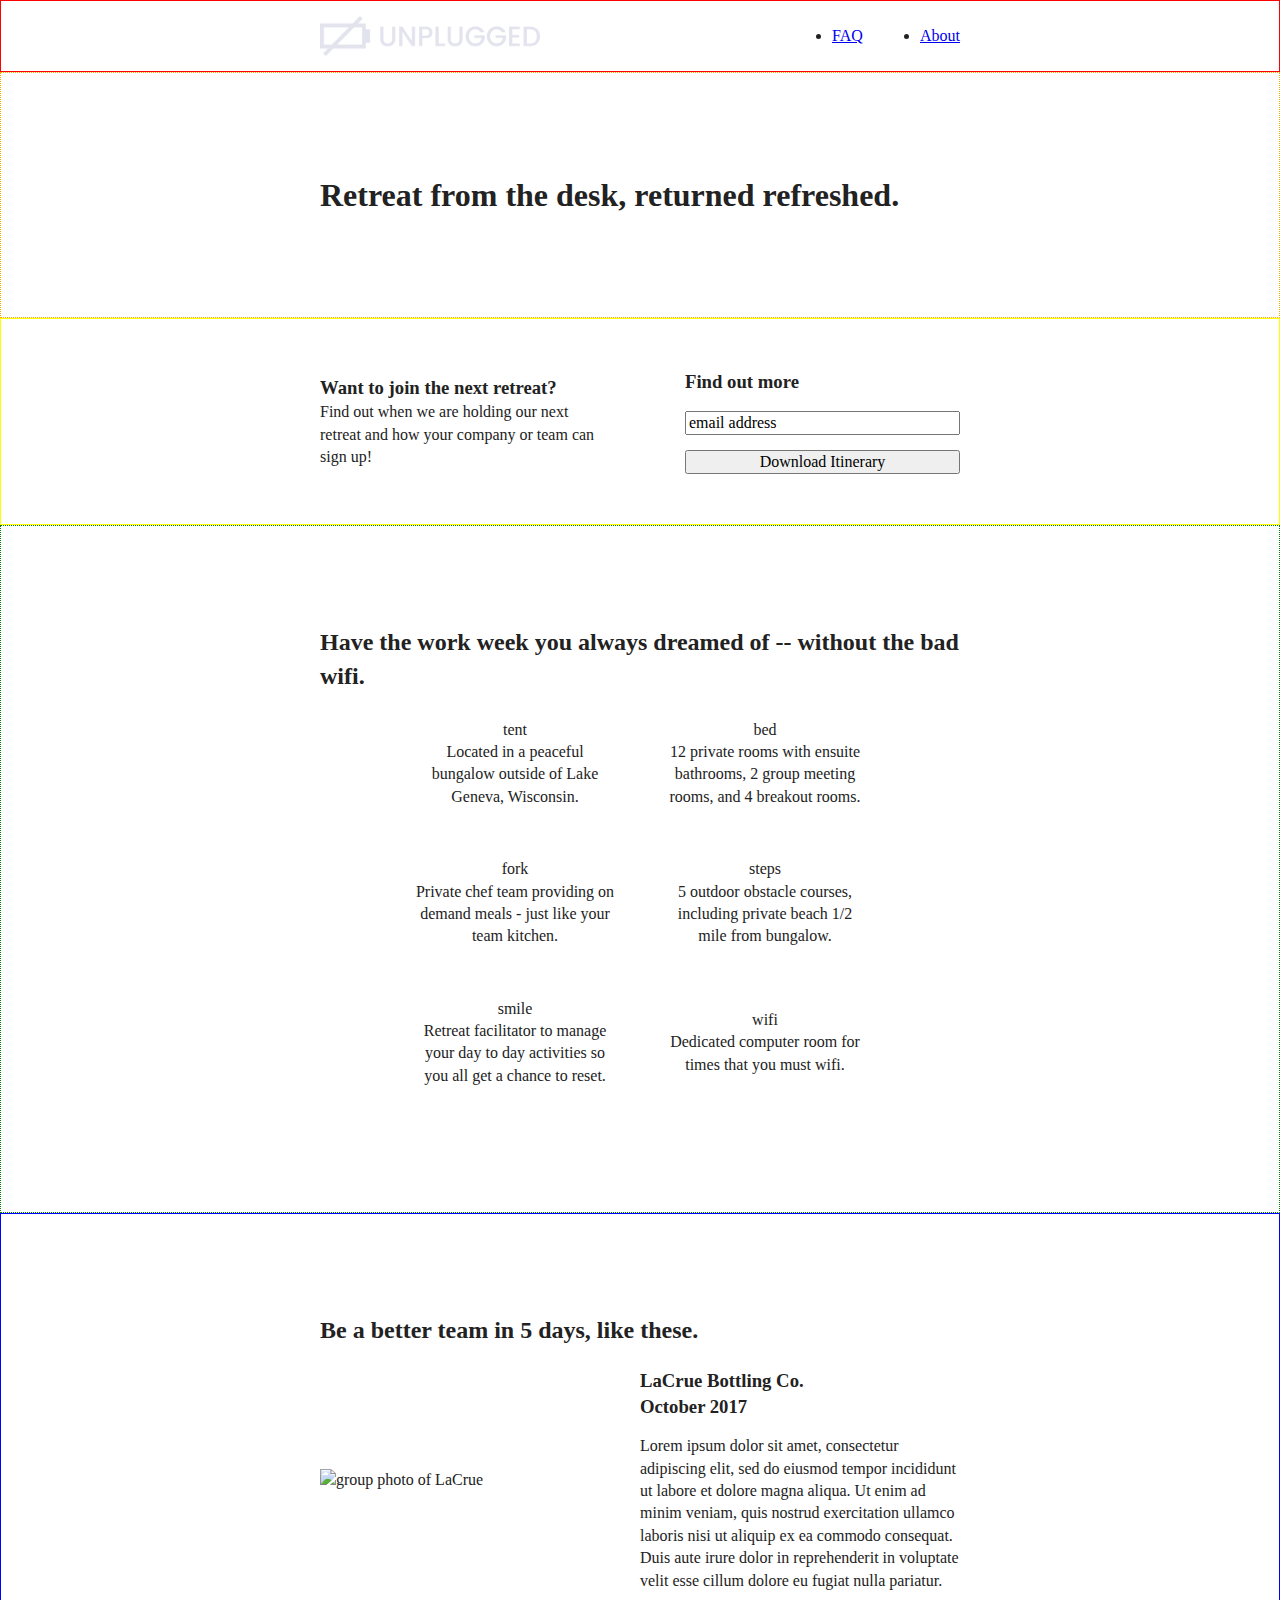
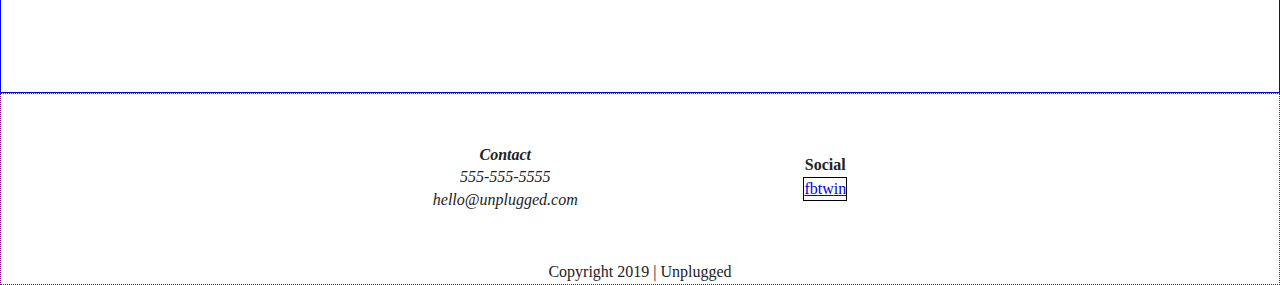
==== index.html @ 401edf25 "Added tablet styles for homepage" ====
<!doctype html>
<html class="no-js" lang="">

<head>
  <meta charset="utf-8">
  <title>Unplugged | Retreat from the desk, return refreshed.</title>
  <meta name="description" content="">
  <meta name="viewport" content="width=device-width, initial-scale=1">

  <meta property="og:title" content="">
  <meta property="og:type" content="">
  <meta property="og:url" content="">
  <meta property="og:image" content="">

  <link rel="manifest" href="site.webmanifest">
  <link rel="apple-touch-icon" href="icon.png">
  <!-- Place favicon.ico in the root directory -->

  <link rel="stylesheet" href="css/normalize.css">
  <link rel="stylesheet" href="css/main.css">

  <meta name="theme-color" content="#fafafa">
</head>

<body>

  <header>
    <div class="content-wrapper">
      <div class="logo-container">
        <a href="index.html">
          <img src="img/unpluggedlogo.png" alt="unplugged logo">
        </a>
      </div>
      <div class="header-divider"></div>
      <nav>
        <ul>
          <li><a href="faq/index.html">FAQ</a></li>
          <li><a href="about/index.html">About</a></li>
        </ul>
      </nav>
    </div>
  </header>

  <main>

    <section class="hero-area">
      <div class="content-wrapper">
        <h1>Retreat from the desk, returned refreshed.</h1>
      </div>
    </section>

    <aside>
      <!-- newsletter section -->
      <div class="content-wrapper">
        <div class="form-description">
          <h3>Want to join the next retreat?</h3>
          <p>Find out when we are holding our next retreat and how your company or team can sign up!</p>
        </div>
        <div class="form">
          <h3>Find out more</h3>
          <input type="text" name="name" value="email address">
          <input type="button" value="Download Itinerary">
        </div>
      </div> <!-- content-wrapper ends -->
    </aside>

    <section class="features">
      <div class="content-wrapper">
        <h2>Have the work week you always dreamed of -- without the bad wifi.</h2>
        <div class="features-items">
          <article>
            <p class="fontawesome-icon">tent</p>
            <p class="features-item-description">Located in a peaceful bungalow outside of Lake Geneva, Wisconsin.</p>
          </article>
          <article>
            <p class="fontawesome-icon">bed</p>
            <p class="features-item-description">12 private rooms with ensuite bathrooms, 2 group meeting rooms, and 4
              breakout rooms.</p>
          </article>
          <article>
            <p class="fontawesome-icon">fork</p>
            <p class="features-item-description">Private chef team providing on demand meals - just like your team
              kitchen.</p>
          </article>
          <article>
            <p class="fontawesome-icon">steps</p>
            <p class="features-item-description">5 outdoor obstacle courses, including private beach 1/2 mile from
              bungalow.</p>
          </article>
          <article>
            <p class="fontawesome-icon">smile</p>
            <p class="features-item-description">Retreat facilitator to manage your day to day activities so you all get
              a chance to reset.</p>
          </article>
          <article>
            <p class="fontawesome-icon">wifi</p>
            <p class="features-item-description">Dedicated computer room for times that you must wifi.</p>
          </article>
        </div> <!-- features-items end -->
      </div> <!-- content-wrapper ends -->
    </section>

    <section class="reviews">
      <div class="content-wrapper">
        <h2>Be a better team in 5 days, like these.</h2>
        <article>
          <div>
            <img src="" alt="group photo of LaCrue">
          </div>
          <div>
            <h3>LaCrue Bottling Co.<br>
              October 2017</h3>
            <p>Lorem ipsum dolor sit amet, consectetur adipiscing elit, sed do eiusmod tempor incididunt ut labore et
              dolore magna aliqua. Ut enim ad minim veniam, quis nostrud exercitation ullamco laboris nisi ut aliquip
              ex
              ea commodo consequat. Duis aute irure dolor in reprehenderit in voluptate velit esse cillum dolore eu
              fugiat nulla pariatur.</p>
          </div>
        </article>
      </div> <!-- content-wrapper ends -->
    </section>

  </main>

  <footer>
    <div class="content-wrapper">
      <div class="footer-content">
        <address class="contact">
          <h4>Contact</h4>
          <p>555-555-5555<br>
            hello@unplugged.com</p>
        </address>
        <div class="social">
          <h4>Social</h4>
          <div class="social-icons">
            <p><a href="https://www.facebook.com" target="_blank">fb</a></p>
            <p><a href="https://www.twitter.com" target="_blank">tw</a></p>
            <p><a href="https://www.instagram.com" target="_blank">in</a></p>
          </div>
        </div>
      </div> <!-- footer-content ends -->
      <div class="copyright">
        <!-- moved this div into the content-wrapper for better formatting -->
        <p>Copyright 2019 | Unplugged</p>
      </div>
    </div> <!-- content-wrapper ends -->
  </footer>


  <!-- boilerplate scripts below -->
  <script src="js/vendor/modernizr-3.11.2.min.js"></script>
  <script src="js/plugins.js"></script>
  <script src="js/main.js"></script>

  <!-- Google Analytics: change UA-XXXXX-Y to be your site's ID. -->
  <script>
    window.ga = function () { ga.q.push(arguments) }; ga.q = []; ga.l = +new Date;
    ga('create', 'UA-XXXXX-Y', 'auto'); ga('set', 'anonymizeIp', true); ga('set', 'transport', 'beacon'); ga('send', 'pageview')
  </script>
  <script src="https://www.google-analytics.com/analytics.js" async></script>
</body>

</html>
---- css/main.css ----
/*! HTML5 Boilerplate v8.0.0 | MIT License | https://html5boilerplate.com/ */

/* main.css 2.1.0 | MIT License | https://github.com/h5bp/main.css#readme */
/*
 * What follows is the result of much research on cross-browser styling.
 * Credit left inline and big thanks to Nicolas Gallagher, Jonathan Neal,
 * Kroc Camen, and the H5BP dev community and team.
 */

/* ==========================================================================
   Base styles: opinionated defaults
   ========================================================================== */

html {
  color: #222;
  font-size: 1em;
  line-height: 1.4;
}

/*
 * Remove text-shadow in selection highlight:
 * https://twitter.com/miketaylr/status/12228805301
 *
 * Vendor-prefixed and regular ::selection selectors cannot be combined:
 * https://stackoverflow.com/a/16982510/7133471
 *
 * Customize the background color to match your design.
 */

::-moz-selection {
  background: #b3d4fc;
  text-shadow: none;
}

::selection {
  background: #b3d4fc;
  text-shadow: none;
}

/*
 * A better looking default horizontal rule
 */

hr {
  display: block;
  height: 1px;
  border: 0;
  border-top: 1px solid #ccc;
  margin: 1em 0;
  padding: 0;
}

/*
 * Remove the gap between audio, canvas, iframes,
 * images, videos and the bottom of their containers:
 * https://github.com/h5bp/html5-boilerplate/issues/440
 */

audio,
canvas,
iframe,
img,
svg,
video {
  vertical-align: middle;
}

/*
 * Remove default fieldset styles.
 */

fieldset {
  border: 0;
  margin: 0;
  padding: 0;
}

/*
 * Allow only vertical resizing of textareas.
 */

textarea {
  resize: vertical;
}

/* ==========================================================================
   Author's custom styles
   ========================================================================== */

/* REMOVE AFTER STYLING, JUST FOR VISUAL GUIDANCE PURPOSES */
header {
  border: 1px solid red;
}

.hero-area {
  border: 1px dotted orange;
}

aside {
  border: 1px solid yellow;
}

.features {
  border: 1px dotted green;
}

.reviews {
  border: 1px solid blue;
}

footer {
  border: 1px dotted purple; 
}

/* ---------- Base General Styles ---------- */

.content-wrapper {
  width: 90%;
  margin: 0 20px;
  padding: 50px 0;
}

/* ---------- Base Typography Styles ---------- */

h1,
h2,
h3,
h4,
p {
  margin: 0;
  /* this overrides default margins */
}

/* ---------- Base Header - Footer Styles ---------- */

header,
footer {
  display: flex;
  justify-content: center;
  align-items: center;
  flex-flow: row wrap;
}

header .content-wrapper,
footer .content-wrapper {
  width: 60%;
  padding: 0; /* overrides 50px padding set by base content-wrapper */
}

  /* -------------- Header -------------- */
  .logo-container,
  nav ul {
    padding: 15px 0; /* sets top and bottom padding to 15px rather than default 50px */
  }

  header .logo-container {
    display: flex;
    justify-content: center;
    align-items: center;
  }
    .logo-container img {
      width: 220px;
    }

  /*  removing this for now until I have tablet and desktop set up, since they don't have divider.
    how to make this go across the entire page, rather than just matching 60% width?
  .header-divider {
    width: 100%;
    height: 1px;
    margin: 10px 0 20px 0;
    background-color: grey;
  } */

  nav ul {
    display: flex;
    justify-content: space-around;
    align-items: center;
    margin: 0; /* gets rid of automatic margin set for ul */
  }

  /* -------------- Footer --------------*/
  .contact,
  .social,
  .copyright {
    padding-top: 50px;
    text-align: center;
  }

  /* should I set width here? it messes with centering.
  .contact,
  .social {
    width: 50%; 
    } */

  .social-icons {
    display: flex;
    justify-content: space-around;
    align-items: center;
    border: 1px solid black;
  }

/* ---------- Base Homepage Styles ---------- */

  /* --------------- Base Hero --------------- */

  .hero-area {
    display: flex;
    justify-content: center;
    flex-flow: row wrap;
  }

  /* --------------- Base Newsletter --------------- */

  aside {
    display: flex;
    justify-content: center;
    align-items: center;
    flex-flow: row wrap;
  }

  aside .content-wrapper {
    padding: 0 0 50px 0; /* overrides 50px padding-top set by base content-wrapper */
  }

  .form-description,
  .form {
    padding-top: 25px; 
  }

  .form {
    display: flex;
    flex-flow: column;
  }

  .form input {
    margin-top: 15px;
  }

  /* --------------- Base Features --------------- */
  
  .features {
    display: flex;
    justify-content: center;
    align-items: center;
  }

  .features-items {
    display: flex;
    justify-content: center;
    align-items: center;
    flex-flow: column wrap;
  }
    .features-items article {
      text-align: center;
      width: 200px;
      padding: 25px;
    }

  /* --------------- Base Reviews --------------- */

  .reviews {
    display: flex;
    justify-content: center;
    flex-flow: row wrap;
  }

  .reviews h2 {
    padding-bottom: 30px;
  }

  .reviews h3 {
    padding: 20px 0;
  }

/* ---------- Base FAQ Styles ---------- */

.faq {
  display: flex;
  justify-content: center;
  align-items: center;
  flex-flow: row wrap;
}

.faq-content {
  padding-top: 50px;
}

.faq-content p {
  padding-top: 15px;
}

/* ---------- Base About Styles ---------- */

.mission {
  display: flex;
  justify-content: center;
  align-items: center;
  flex-flow: row wrap;
}

.mission-content p {
  padding-top: 20px;
}

/* .contact-section {
  display: flex;
  justify-content: center;
  align-items: center;
  flex-flow: row wrap;
}  leaving this from Skillcrush resolution code, but it messes up the left margin */

.contact-content h4 {
  padding-top: 20px;
}

.contact-content p {
  padding-top: 10px;
}



/* ==========================================================================
   Helper classes
   ========================================================================== */

/*
 * Hide visually and from screen readers
 */

.hidden,
[hidden] {
  display: none !important;
}

/*
 * Hide only visually, but have it available for screen readers:
 * https://snook.ca/archives/html_and_css/hiding-content-for-accessibility
 *
 * 1. For long content, line feeds are not interpreted as spaces and small width
 *    causes content to wrap 1 word per line:
 *    https://medium.com/@jessebeach/beware-smushed-off-screen-accessible-text-5952a4c2cbfe
 */

.sr-only {
  border: 0;
  clip: rect(0, 0, 0, 0);
  height: 1px;
  margin: -1px;
  overflow: hidden;
  padding: 0;
  position: absolute;
  white-space: nowrap;
  width: 1px;
  /* 1 */
}

/*
 * Extends the .sr-only class to allow the element
 * to be focusable when navigated to via the keyboard:
 * https://www.drupal.org/node/897638
 */

.sr-only.focusable:active,
.sr-only.focusable:focus {
  clip: auto;
  height: auto;
  margin: 0;
  overflow: visible;
  position: static;
  white-space: inherit;
  width: auto;
}

/*
 * Hide visually and from screen readers, but maintain layout
 */

.invisible {
  visibility: hidden;
}

/*
 * Clearfix: contain floats
 *
 * For modern browsers
 * 1. The space content is one way to avoid an Opera bug when the
 *    `contenteditable` attribute is included anywhere else in the document.
 *    Otherwise it causes space to appear at the top and bottom of elements
 *    that receive the `clearfix` class.
 * 2. The use of `table` rather than `block` is only necessary if using
 *    `:before` to contain the top-margins of child elements.
 */

.clearfix::before,
.clearfix::after {
  content: " ";
  display: table;
}

.clearfix::after {
  clear: both;
}

/* ==========================================================================
   EXAMPLE Media Queries for Responsive Design.
   These examples override the primary ('mobile first') styles.
   Modify as content requires.
   ========================================================================== */

   @media only screen and (min-width: 768px) {
    /*Tablet styles here*/

    .content-wrapper {
      max-width: 640px;
      margin: 0 60px;
      padding: 100px 0;
    }
    /* ----- Tablet Header & Footer ---- */
    
    header .content-wrapper,
    footer .content-wrapper {
      width: 100%;
    }

    header .content-wrapper {
      display: flex;
      justify-content: space-between;
      align-items: center;
    }

    header nav {
      width: 20%;
    }

    header nav ul {
      display: flex;
      justify-content: space-between;
    }

    .footer-content {
      display: flex;
      justify-content: space-around;
      align-items: center;
    }

    /* TODO fix social icons, why do they crowd together in tablet mode? */

    /* ---- Tablet Homepage ---- */

    /* ---------- Tablet Newsletter ---------- */

    aside .content-wrapper {
      display: flex;
      justify-content: space-between;
      align-items: center;
    }

    .form-description,
    .form {
      width: 50%;
      padding-top: 50px; /* don't need to set padding-bottom, it's inherited from content-wrapper */
    }

    .form-description {
      padding-right: 45px;
    }

    .form {
      padding-left: 45px;
    }
    
    /* ---------- Tablet Features ---------- */

    .features-items {
      display: flex;
      justify-content: center;
      flex-flow: row wrap;
    }

    /* TODO how can I get the wifi feature lined with rest of items? height is shorter */

    /* ---------- Tablet Reviews ---------- */

    .reviews h2 {
      padding-bottom:20px; 
    }

    .reviews article {
      display: flex;
      justify-content: space-between;
      align-items: center;
    }

    .reviews article div {
      width: 50%;
    }

    .reviews article img {
      padding-right: 10px;
      /* TODO check this- padding is not visible yet, but I hope will work once image is in place */
    }

    .reviews article h3 {
      padding: 0 0 15px 0; /* resets padding from base style */
    }
    

    } /* tablet media query ends */
     
    @media only screen and (min-width: 1200px) {
    /*Desktop styles here*/
    } /* desktop media query ends */

/* ==========================================================================
   Print styles.
   Inlined to avoid the additional HTTP request:
   https://www.phpied.com/delay-loading-your-print-css/
   ========================================================================== */

@media print {
  *,
  *::before,
  *::after {
    background: #fff !important;
    color: #000 !important;
    /* Black prints faster */
    box-shadow: none !important;
    text-shadow: none !important;
  }

  a,
  a:visited {
    text-decoration: underline;
  }

  a[href]::after {
    content: " (" attr(href) ")";
  }

  abbr[title]::after {
    content: " (" attr(title) ")";
  }

  /*
   * Don't show links that are fragment identifiers,
   * or use the `javascript:` pseudo protocol
   */
  a[href^="#"]::after,
  a[href^="javascript:"]::after {
    content: "";
  }

  pre {
    white-space: pre-wrap !important;
  }

  pre,
  blockquote {
    border: 1px solid #999;
    page-break-inside: avoid;
  }

  /*
   * Printing Tables:
   * https://web.archive.org/web/20180815150934/http://css-discuss.incutio.com/wiki/Printing_Tables
   */
  thead {
    display: table-header-group;
  }

  tr,
  img {
    page-break-inside: avoid;
  }

  p,
  h2,
  h3 {
    orphans: 3;
    widows: 3;
  }

  h2,
  h3 {
    page-break-after: avoid;
  }
}
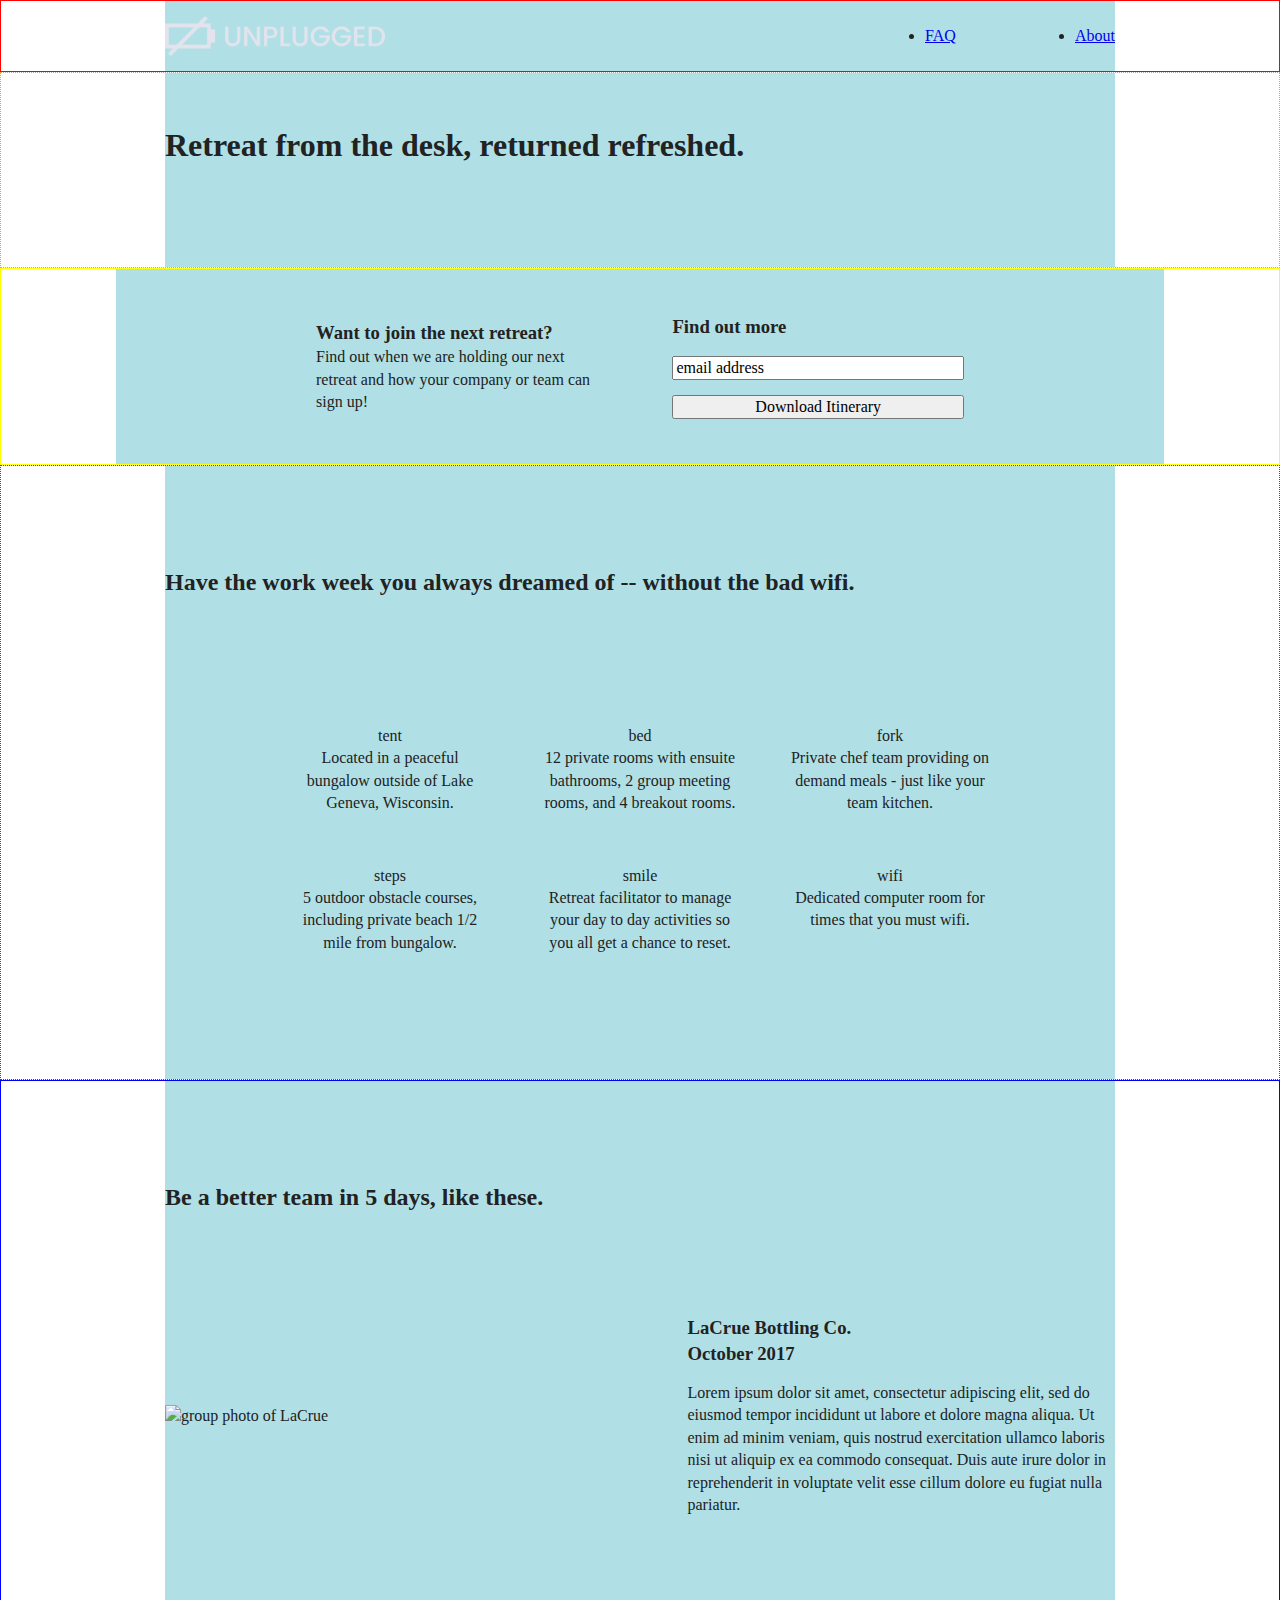
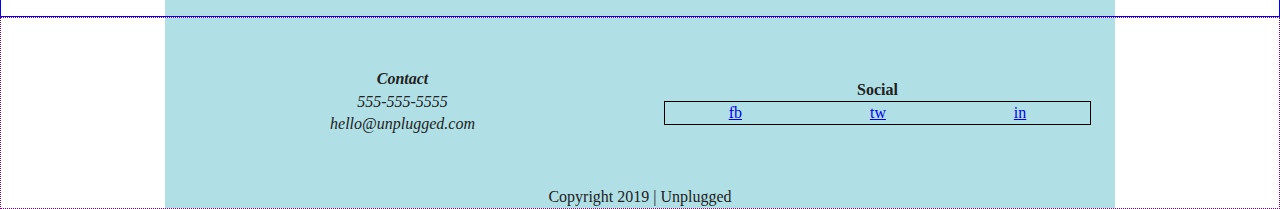
==== commit ce06f057: "Added desktop styles for Homepage" ====
--- a/index.html
+++ b/index.html
@@ -64,7 +64,7 @@
       </div> <!-- content-wrapper ends -->
     </aside>
 
-    <section class="features">
+    <section class="features-section">
       <div class="content-wrapper">
         <h2>Have the work week you always dreamed of -- without the bad wifi.</h2>
         <div class="features-items">
@@ -100,7 +100,7 @@
       </div> <!-- content-wrapper ends -->
     </section>
 
-    <section class="reviews">
+    <section class="reviews-section">
       <div class="content-wrapper">
         <h2>Be a better team in 5 days, like these.</h2>
         <article>
--- a/css/main.css
+++ b/css/main.css
@@ -100,11 +100,11 @@
   border: 1px solid yellow;
 }
 
-.features {
+.features-section {
   border: 1px dotted green;
 }
 
-.reviews {
+.reviews-section {
   border: 1px solid blue;
 }
 
@@ -214,11 +214,16 @@
   aside {
     display: flex;
     justify-content: center;
-    align-items: center;
+    align-items: flex-start;
     flex-flow: row wrap;
   }
 
   aside .content-wrapper {
+    isplay: flex;
+    justify-content: center;
+    align-items: flex-start;
+    flex-flow: row wrap;
+    /* TODO fix alignment, the headers for each section aren't lining up*/
     padding: 0 0 50px 0; /* overrides 50px padding-top set by base content-wrapper */
   }
 
@@ -238,7 +243,7 @@
 
   /* --------------- Base Features --------------- */
   
-  .features {
+  .features-section {
     display: flex;
     justify-content: center;
     align-items: center;
@@ -258,40 +263,41 @@
 
   /* --------------- Base Reviews --------------- */
 
-  .reviews {
+  .reviews-section {
     display: flex;
     justify-content: center;
     flex-flow: row wrap;
   }
 
-  .reviews h2 {
+  .reviews-section h2 {
     padding-bottom: 30px;
   }
 
-  .reviews h3 {
+  .reviews-section h3 {
     padding: 20px 0;
   }
 
 /* ---------- Base FAQ Styles ---------- */
 
-.faq {
+.faq-section {
   display: flex;
   justify-content: center;
   align-items: center;
   flex-flow: row wrap;
 }
 
-.faq-content {
+.faq-item {
   padding-top: 50px;
 }
 
-.faq-content p {
+.faq-item p {
   padding-top: 15px;
 }
 
 /* ---------- Base About Styles ---------- */
 
-.mission {
+.mission-section,
+.contact-section {
   display: flex;
   justify-content: center;
   align-items: center;
@@ -301,13 +307,6 @@
 .mission-content p {
   padding-top: 20px;
 }
-
-/* .contact-section {
-  display: flex;
-  justify-content: center;
-  align-items: center;
-  flex-flow: row wrap;
-}  leaving this from Skillcrush resolution code, but it messes up the left margin */
 
 .contact-content h4 {
   padding-top: 20px;
@@ -415,6 +414,7 @@
       margin: 0 60px;
       padding: 100px 0;
     }
+
     /* ----- Tablet Header & Footer ---- */
     
     header .content-wrapper,
@@ -443,7 +443,11 @@
       align-items: center;
     }
 
-    /* TODO fix social icons, why do they crowd together in tablet mode? */
+    .contact,
+    .social {
+      width: 45%; /* setting this enables the social icons to spread out evenly, 
+      otherwise will crowd together in tablet mode */
+    }
 
     /* ---- Tablet Homepage ---- */
 
@@ -453,20 +457,13 @@
       display: flex;
       justify-content: space-between;
       align-items: center;
+      padding-top: 45px;
     }
 
     .form-description,
     .form {
-      width: 50%;
-      padding-top: 50px; /* don't need to set padding-bottom, it's inherited from content-wrapper */
-    }
-
-    .form-description {
-      padding-right: 45px;
-    }
-
-    .form {
-      padding-left: 45px;
+      width: 45%;
+      padding-top: 0px;  /* resets padding set for mobile */
     }
     
     /* ---------- Tablet Features ---------- */
@@ -474,41 +471,94 @@
     .features-items {
       display: flex;
       justify-content: center;
+      align-items: flex-start;
       flex-flow: row wrap;
     }
 
-    /* TODO how can I get the wifi feature lined with rest of items? height is shorter */
-
     /* ---------- Tablet Reviews ---------- */
 
-    .reviews h2 {
+    .reviews-section h2 {
       padding-bottom:20px; 
     }
 
-    .reviews article {
+    .reviews-section article {
       display: flex;
       justify-content: space-between;
       align-items: center;
     }
 
-    .reviews article div {
-      width: 50%;
-    }
-
-    .reviews article img {
+    .reviews-section article div {
+      width: 45%;
+    }
+
+    .reviews-section article img {
       padding-right: 10px;
       /* TODO check this- padding is not visible yet, but I hope will work once image is in place */
     }
 
-    .reviews article h3 {
+    .reviews-section article h3 {
       padding: 0 0 15px 0; /* resets padding from base style */
     }
+
+    /* ---------- Tablet FAQ Page ---------- */
+
+    .faq-content {
+      display: flex;
+      justify-content: space-between;
+      align-items: center;
+      flex-flow: row wrap;
+    }
+
+    .faq-item {
+      width: 45%;
+    }
     
+    /* ---------- Tablet About Page ---------- */
+
+    .mission-content,
+    .contact-content {
+      display: flex;
+      justify-content: space-between;
+      flex-flow: row wrap;
+    }
+
+    .mission-content p,
+    .contact-content div {
+      width: 45%;
+    }
+
+    .contact-content {
+      padding-top: 50px;
+    }
 
     } /* tablet media query ends */
      
     @media only screen and (min-width: 1200px) {
     /*Desktop styles here*/
+    .content-wrapper {
+      max-width: 950px;
+      margin: 0 115px;
+      padding: 100px 0;
+      background-color: powderblue;
+    }
+
+    /* ---- Desktop Homepage ---- */
+
+    .hero-area .content-wrapper {
+      padding-top: 50px;
+    }
+
+    aside .content-wrapper {
+      padding: 45px 200px;
+    }
+
+    .features-section h2,
+    .reviews-section h2 {
+      padding-bottom: 100px;
+    }
+
+
+
     } /* desktop media query ends */
 
 /* ==========================================================================
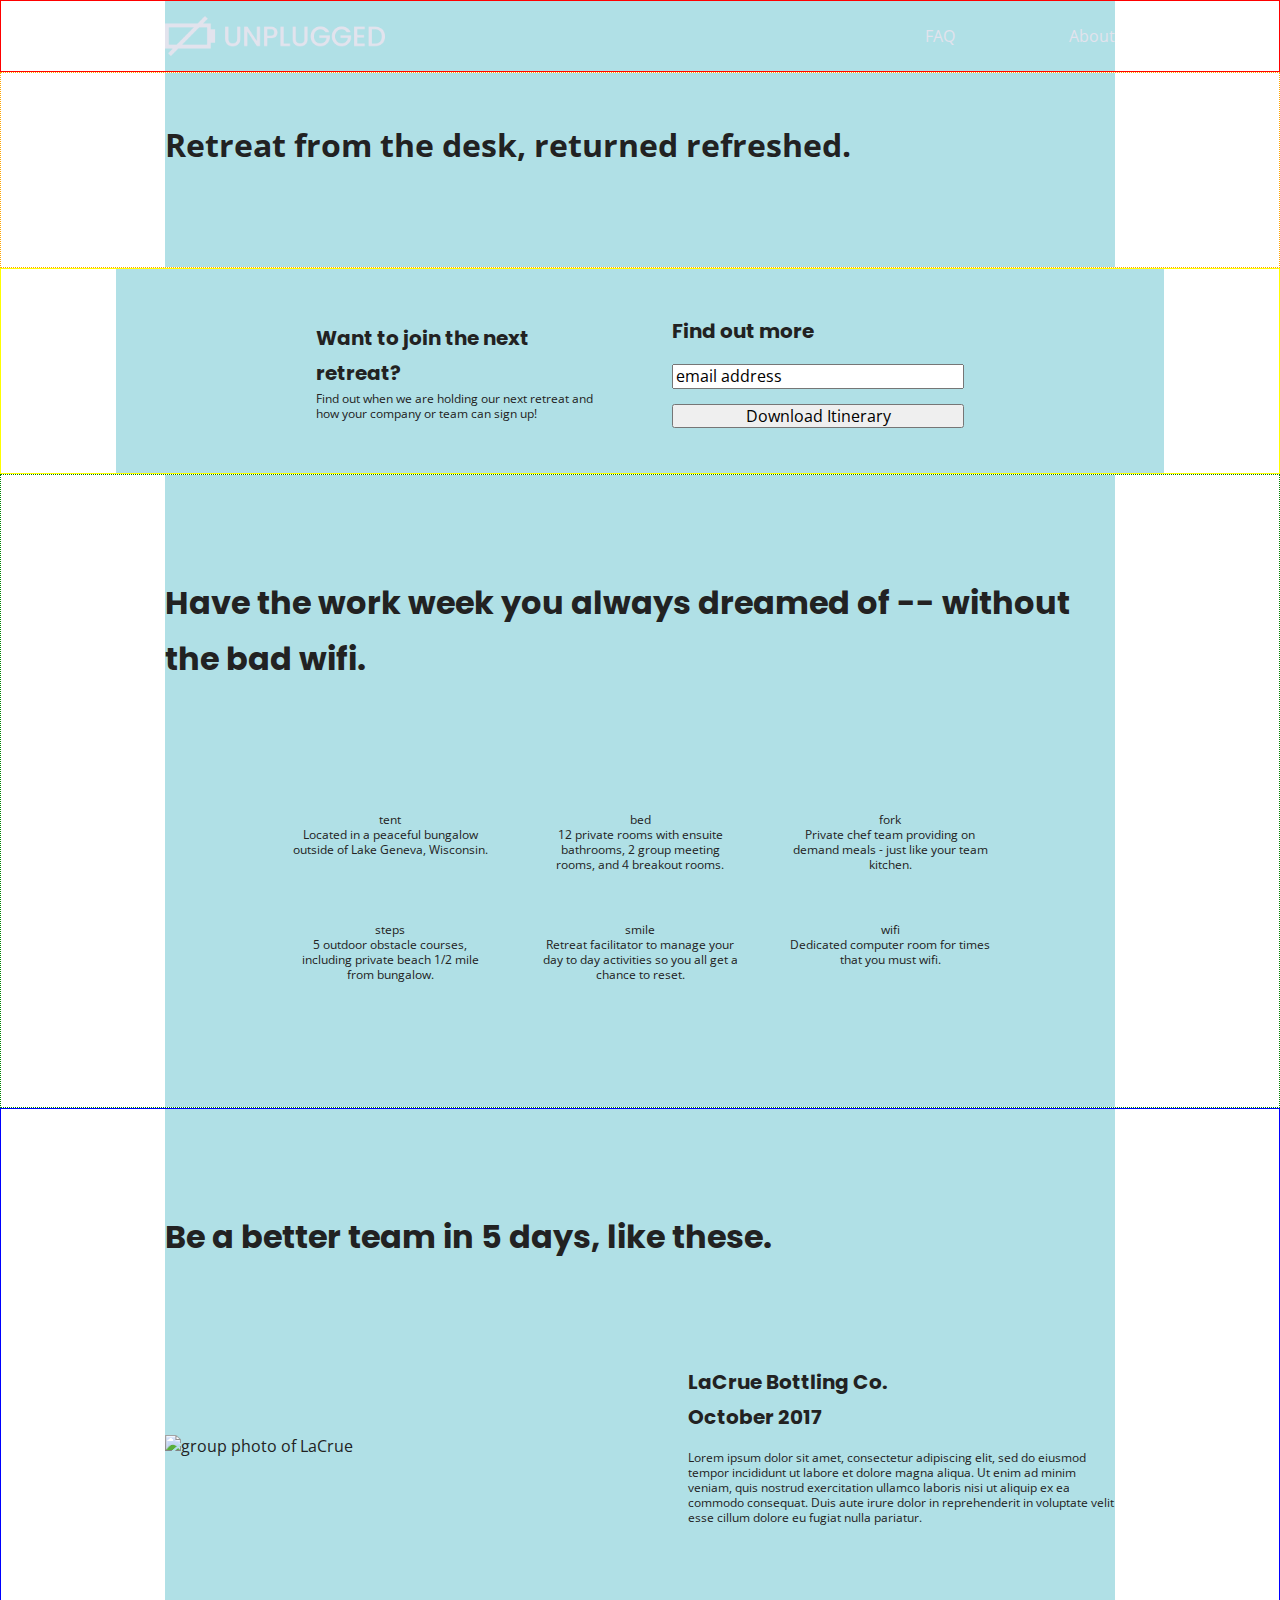
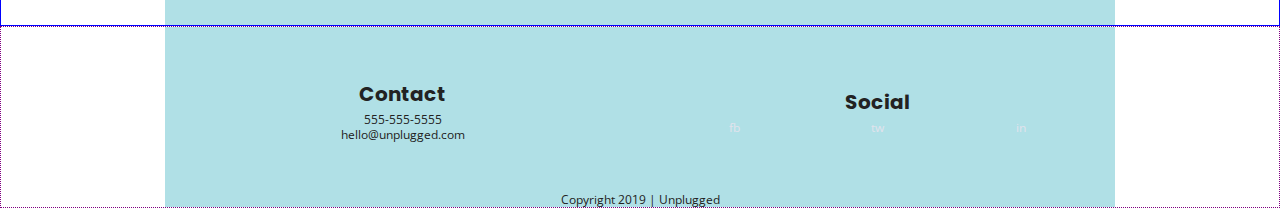
==== commit 437e2392: "Added typography styles to all pages" ====
--- a/index.html
+++ b/index.html
@@ -18,6 +18,8 @@
 
   <link rel="stylesheet" href="css/normalize.css">
   <link rel="stylesheet" href="css/main.css">
+
+  <link href="https://fonts.googleapis.com/css?family=Open+Sans:400,700|Poppins:500,700" rel="stylesheet">
 
   <meta name="theme-color" content="#fafafa">
 </head>
--- a/css/main.css
+++ b/css/main.css
@@ -112,15 +112,47 @@
   border: 1px dotted purple; 
 }
 
-/* ---------- Base General Styles ---------- */
-
-.content-wrapper {
-  width: 90%;
-  margin: 0 20px;
-  padding: 50px 0;
-}
-
-/* ---------- Base Typography Styles ---------- */
+/* ---------- Global Styles ---------- */
+
+html {
+  font-size: 16px;
+}
+
+body {
+ font-family: 'Open Sans', sans-serif;
+ font-size: 1em;
+}
+
+h2 {
+  font-family: 'Poppins', sans-serif;
+  font-size: 2em;
+  line-height: 1.75em;
+}
+
+h3,
+h4 {
+  font-family: 'Poppins', sans-serif;
+  font-size: 1.25em;
+  line-height: 1.75em;
+}
+
+p {
+  font-size: .75em;
+  line-height: 1.25em;
+}
+
+a {
+     color: #e2e3ed;
+     text-decoration: none;
+}
+
+li {
+  list-style-type: none;
+}
+
+address {
+  font-style: normal;
+}
 
 h1,
 h2,
@@ -129,6 +161,12 @@
 p {
   margin: 0;
   /* this overrides default margins */
+}
+
+.content-wrapper {
+  width: 90%;
+  margin: 0 20px;
+  padding: 50px 0;
 }
 
 /* ---------- Base Header - Footer Styles ---------- */
@@ -196,7 +234,6 @@
     display: flex;
     justify-content: space-around;
     align-items: center;
-    border: 1px solid black;
   }
 
 /* ---------- Base Homepage Styles ---------- */
@@ -557,6 +594,12 @@
       padding-bottom: 100px;
     }
 
+    /* ---- Desktop FAQ Page ---- */
+
+    /* ---- Desktop About Page ---- */
+    .contact-content {
+      padding-top: 30px;
+    }
 
 
     } /* desktop media query ends */
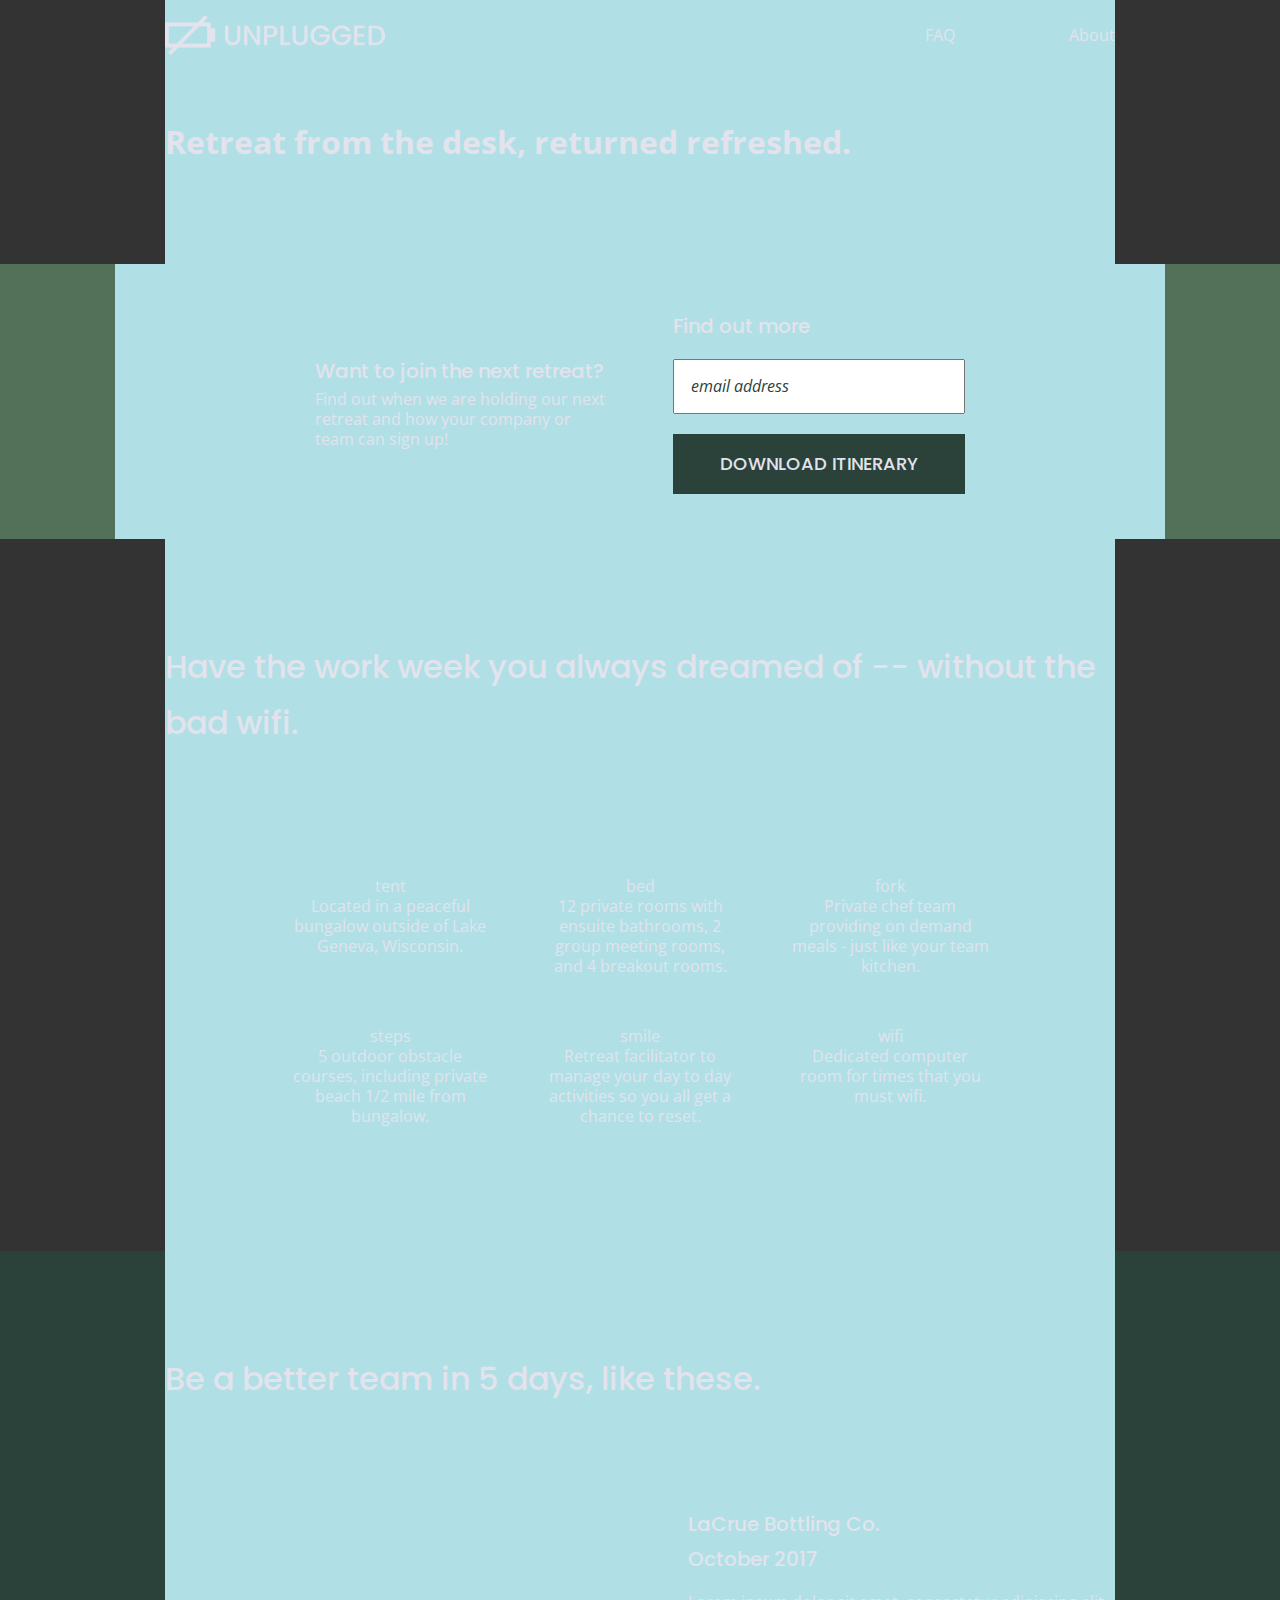
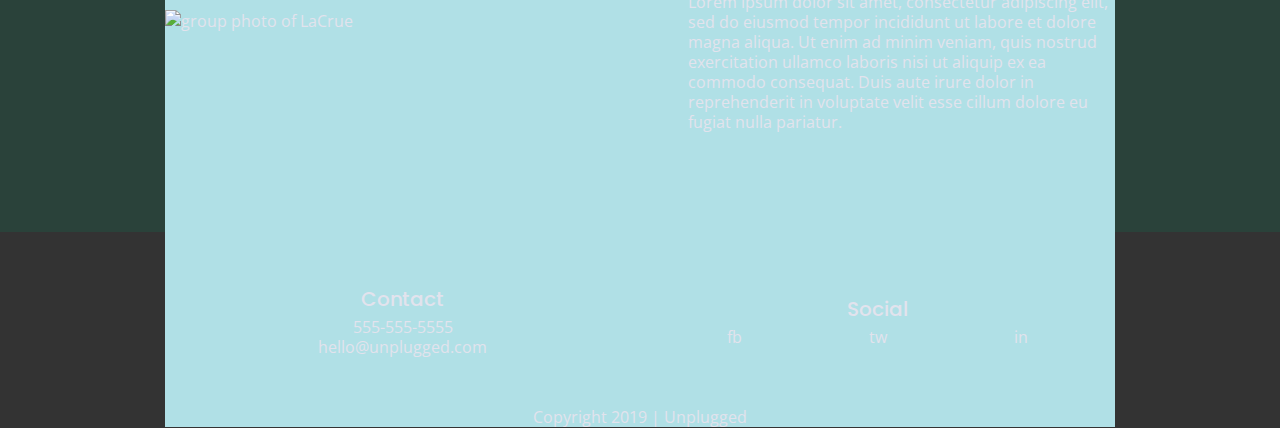
==== commit 3abed621: "Added color and more text styling" ====
--- a/index.html
+++ b/index.html
@@ -51,7 +51,7 @@
       </div>
     </section>
 
-    <aside>
+    <aside class="light-green">
       <!-- newsletter section -->
       <div class="content-wrapper">
         <div class="form-description">
@@ -102,7 +102,7 @@
       </div> <!-- content-wrapper ends -->
     </section>
 
-    <section class="reviews-section">
+    <section class="reviews-section dark-green">
       <div class="content-wrapper">
         <h2>Be a better team in 5 days, like these.</h2>
         <article>
--- a/css/main.css
+++ b/css/main.css
@@ -87,31 +87,6 @@
    Author's custom styles
    ========================================================================== */
 
-/* REMOVE AFTER STYLING, JUST FOR VISUAL GUIDANCE PURPOSES */
-header {
-  border: 1px solid red;
-}
-
-.hero-area {
-  border: 1px dotted orange;
-}
-
-aside {
-  border: 1px solid yellow;
-}
-
-.features-section {
-  border: 1px dotted green;
-}
-
-.reviews-section {
-  border: 1px solid blue;
-}
-
-footer {
-  border: 1px dotted purple; 
-}
-
 /* ---------- Global Styles ---------- */
 
 html {
@@ -121,12 +96,15 @@
 body {
  font-family: 'Open Sans', sans-serif;
  font-size: 1em;
+ background-color: #333333;
+ color: #e2e3ed;
 }
 
 h2 {
   font-family: 'Poppins', sans-serif;
   font-size: 2em;
   line-height: 1.75em;
+  font-weight: 500;
 }
 
 h3,
@@ -134,11 +112,13 @@
   font-family: 'Poppins', sans-serif;
   font-size: 1.25em;
   line-height: 1.75em;
+  font-weight: 500;
 }
 
 p {
-  font-size: .75em;
+  font-size: 1em;
   line-height: 1.25em;
+  font-weight: 400;
 }
 
 a {
@@ -167,6 +147,14 @@
   width: 90%;
   margin: 0 20px;
   padding: 50px 0;
+}
+
+.light-green {
+  background-color: #527158;
+}
+
+.dark-green {
+  background-color: #2A423A;
 }
 
 /* ---------- Base Header - Footer Styles ---------- */
@@ -276,6 +264,28 @@
 
   .form input {
     margin-top: 15px;
+  }
+
+  input[type=text] {
+    box-sizing: border-box;
+    width: 100%;
+    color: #2a423a;
+    font-style: italic;
+    padding: 1em;
+  }
+   
+  input[type=button] {
+    width: 100%;
+    padding: 20px 0;
+    margin-top: 20px;
+    background-color: #2a423a;
+    font-family: 'Poppins', Helvetica, Arial, sans-serif;
+    font-weight: 500;
+    font-size: 1.125em;
+    color: #e2e3ed;
+    border: none;
+    text-align: center;
+    text-transform: uppercase;
   }
 
   /* --------------- Base Features --------------- */
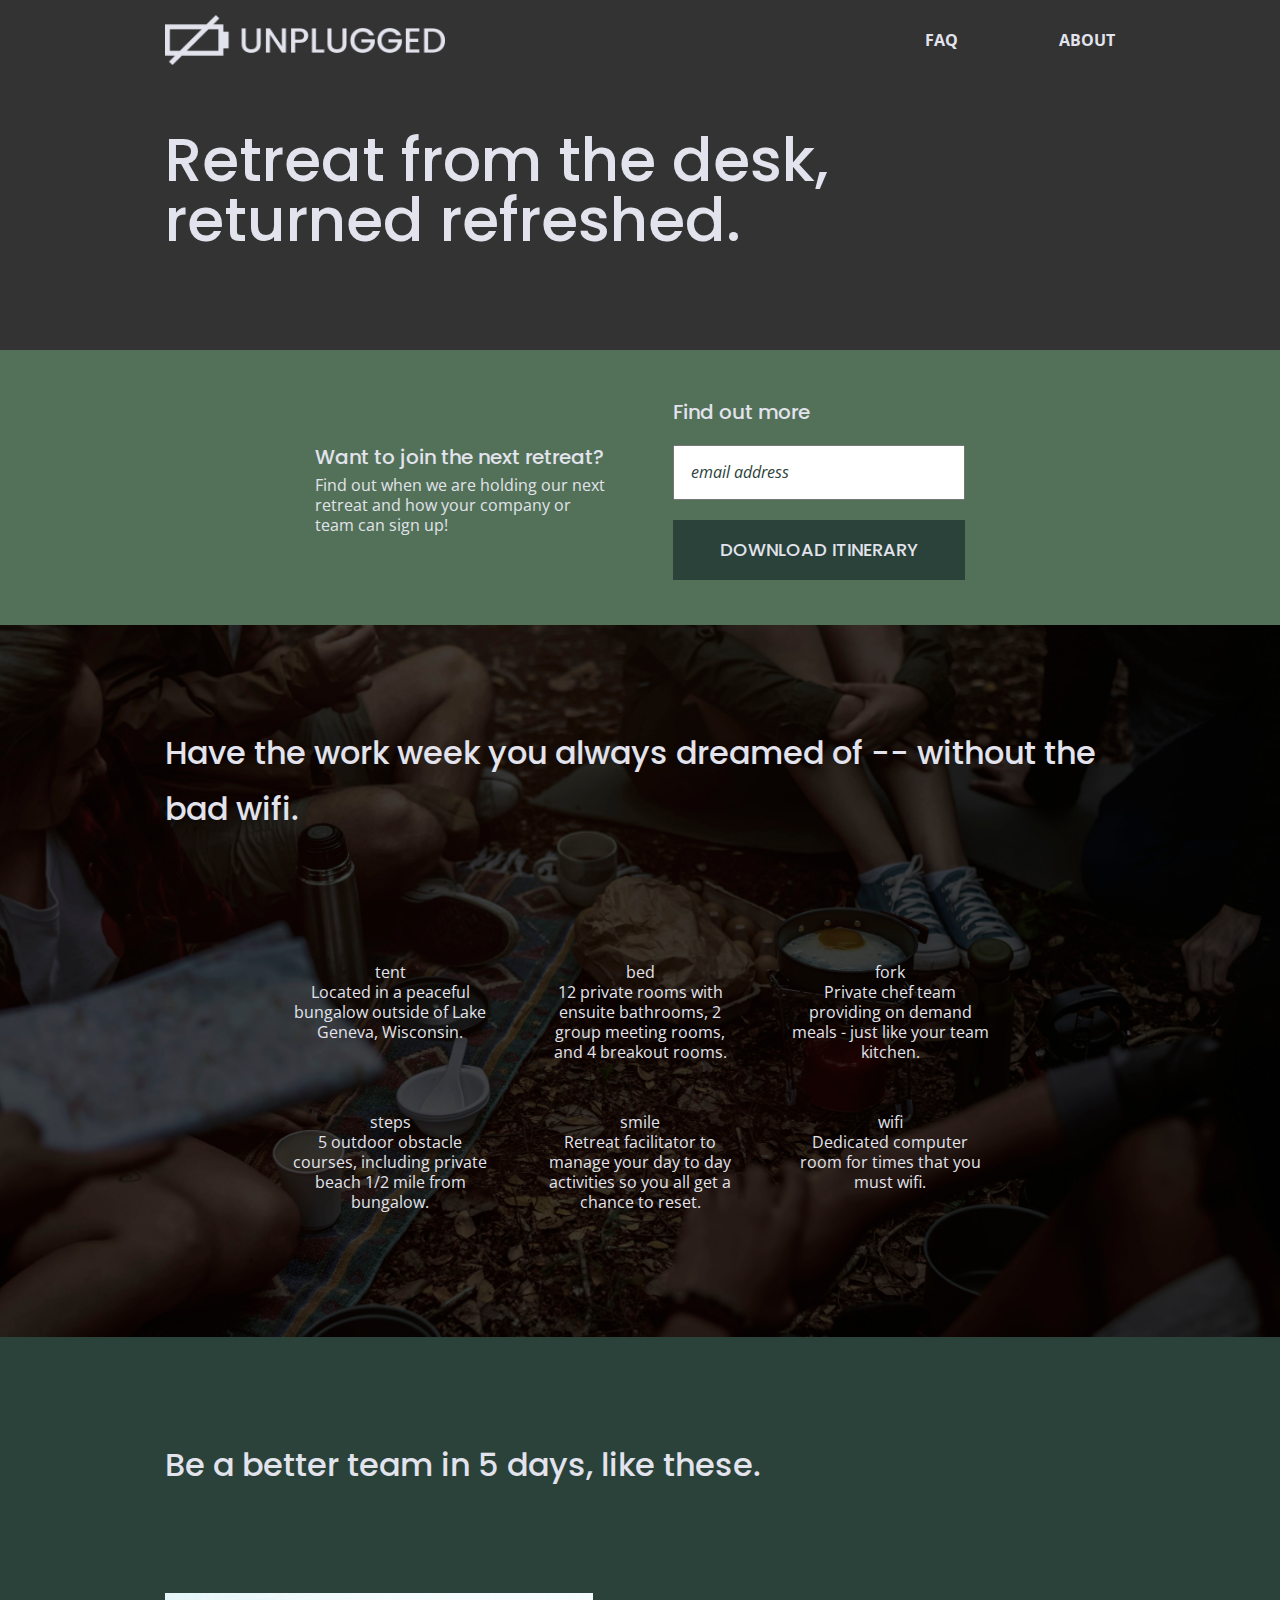
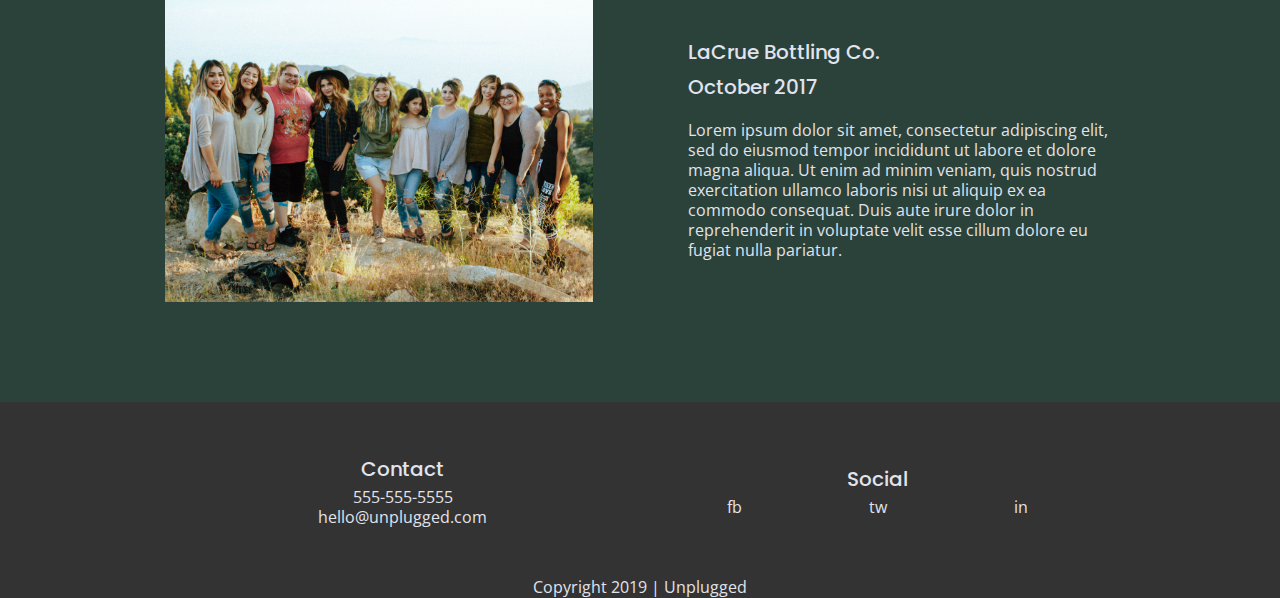
==== commit 2085f3af: "Added image and styling in Reviews section" ====
--- a/index.html
+++ b/index.html
@@ -107,7 +107,9 @@
         <h2>Be a better team in 5 days, like these.</h2>
         <article>
           <div>
-            <img src="" alt="group photo of LaCrue">
+            <figure>
+              <img src="img/omar-lopez-296944-unsplash.jpg" alt="group photo of LaCrue">
+            </figure>
           </div>
           <div>
             <h3>LaCrue Bottling Co.<br>
--- a/css/main.css
+++ b/css/main.css
@@ -100,6 +100,16 @@
  color: #e2e3ed;
 }
 
+h1,
+h2,
+h3,
+h4,
+p,
+figure {
+  margin: 0;
+  /* this overrides default margins */
+}
+
 h2 {
   font-family: 'Poppins', sans-serif;
   font-size: 2em;
@@ -134,13 +144,8 @@
   font-style: normal;
 }
 
-h1,
-h2,
-h3,
-h4,
-p {
-  margin: 0;
-  /* this overrides default margins */
+img {
+  width: 100%;
 }
 
 .content-wrapper {
@@ -202,6 +207,8 @@
     justify-content: space-around;
     align-items: center;
     margin: 0; /* gets rid of automatic margin set for ul */
+    text-transform: uppercase;
+    font-weight: 700;
   }
 
   /* -------------- Footer --------------*/
@@ -232,6 +239,15 @@
     display: flex;
     justify-content: center;
     flex-flow: row wrap;
+    background: url("../img/jake-melara-30679-unsplash.jpg") center no-repeat #333333;
+    background-size: cover;
+  }
+
+  .hero-area h1 {
+    font-size: 2.25em;
+    font-family: 'Poppins', Helvetica, Arial, sans-serif;
+    font-weight: 500;
+    line-height: 1.2;
   }
 
   /* --------------- Base Newsletter --------------- */
@@ -294,6 +310,8 @@
     display: flex;
     justify-content: center;
     align-items: center;
+    background: url("../img/rawpixel-800820-unsplash1.jpg") center no-repeat #333333;
+    background-size: cover;
   }
 
   .features-items {
@@ -313,8 +331,11 @@
   .reviews-section {
     display: flex;
     justify-content: center;
+    align-items: flex-start;
     flex-flow: row wrap;
   }
+
+  /* TODO how can I get text to line up with top of image? */
 
   .reviews-section h2 {
     padding-bottom: 30px;
@@ -498,6 +519,12 @@
 
     /* ---- Tablet Homepage ---- */
 
+    /* ---------- Tablet Hero ------------*/
+    .hero-area h1 {
+      font-size: 3em;
+      line-height: 1;
+    }
+
     /* ---------- Tablet Newsletter ---------- */
 
     aside .content-wrapper {
@@ -539,7 +566,7 @@
     }
 
     .reviews-section article img {
-      padding-right: 10px;
+      
       /* TODO check this- padding is not visible yet, but I hope will work once image is in place */
     }
 
@@ -586,13 +613,21 @@
       max-width: 950px;
       margin: 0 115px;
       padding: 100px 0;
-      background-color: powderblue;
+    }
+
+    .logo-container img {
+      width: 280px;
     }
 
     /* ---- Desktop Homepage ---- */
 
     .hero-area .content-wrapper {
       padding-top: 50px;
+    }
+
+    .hero-area h1 {
+      font-size: 3.75em;
+      width: 75%;
     }
 
     aside .content-wrapper {
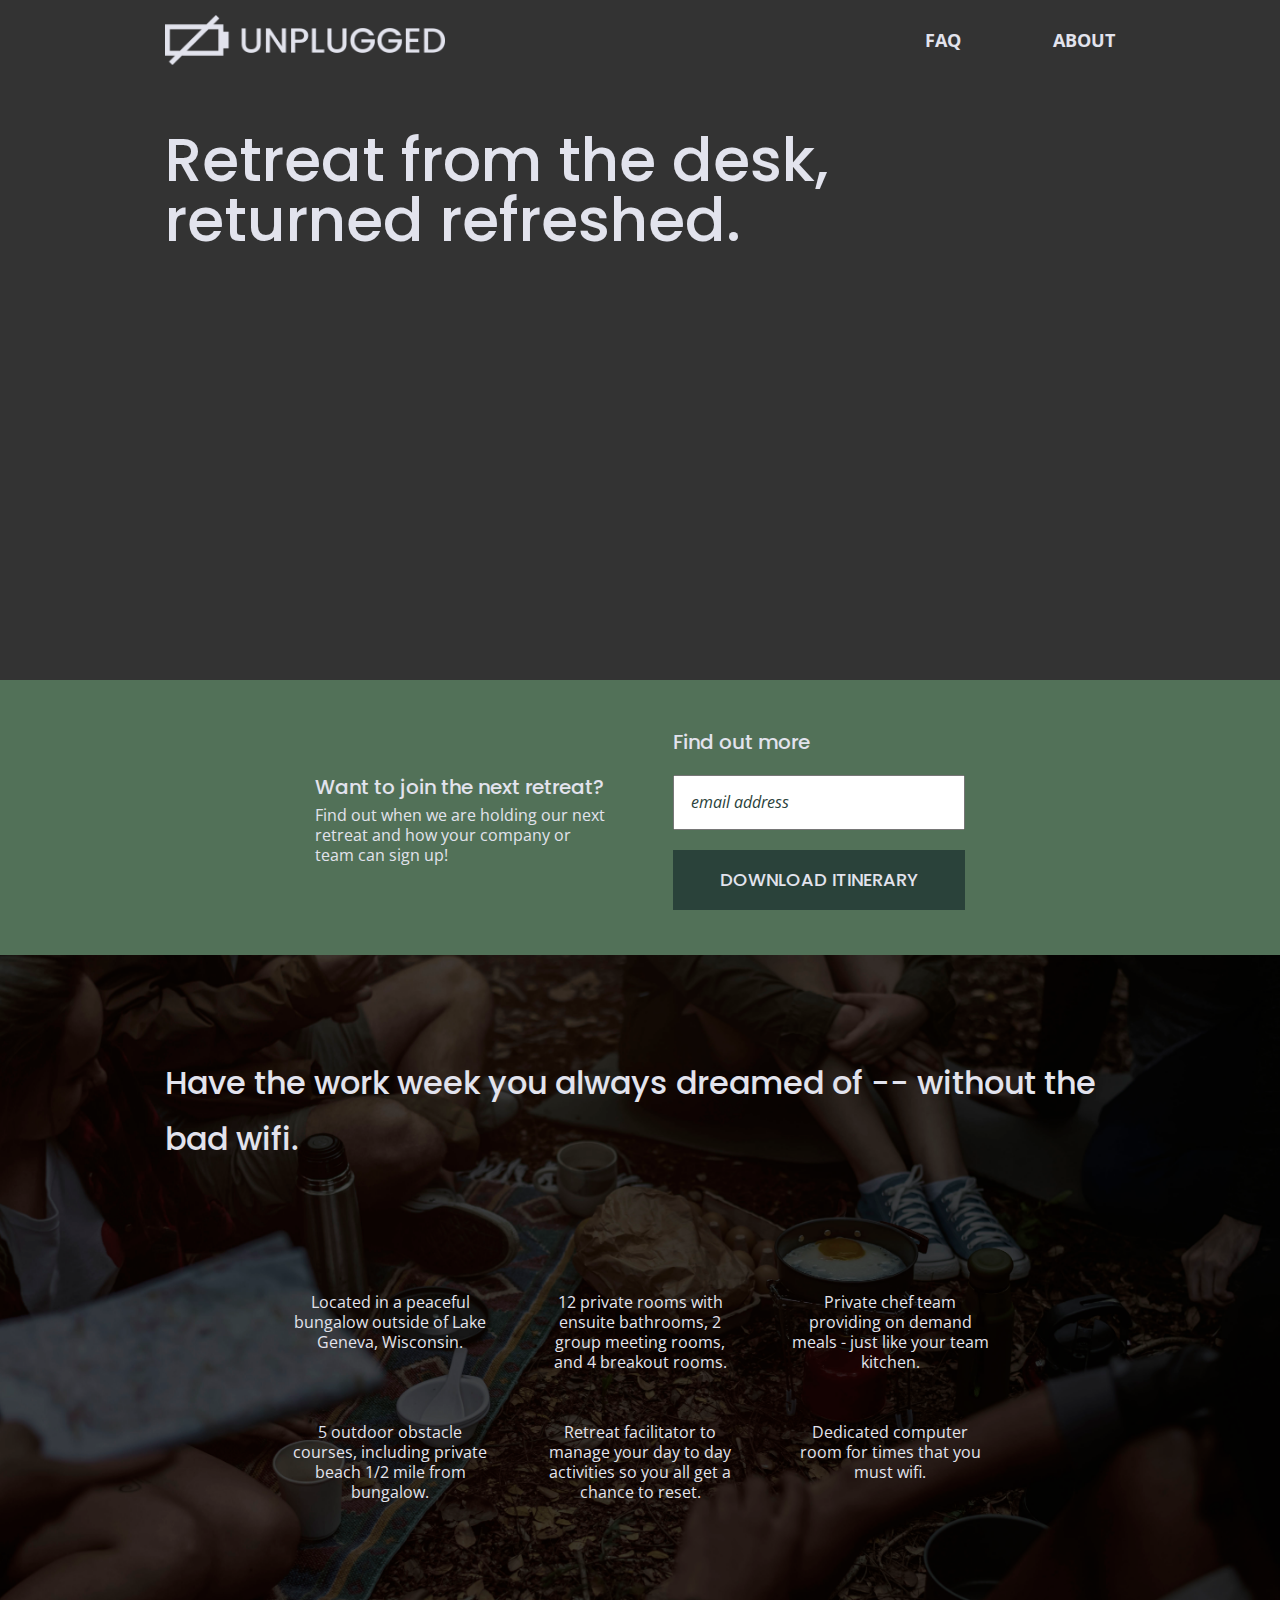
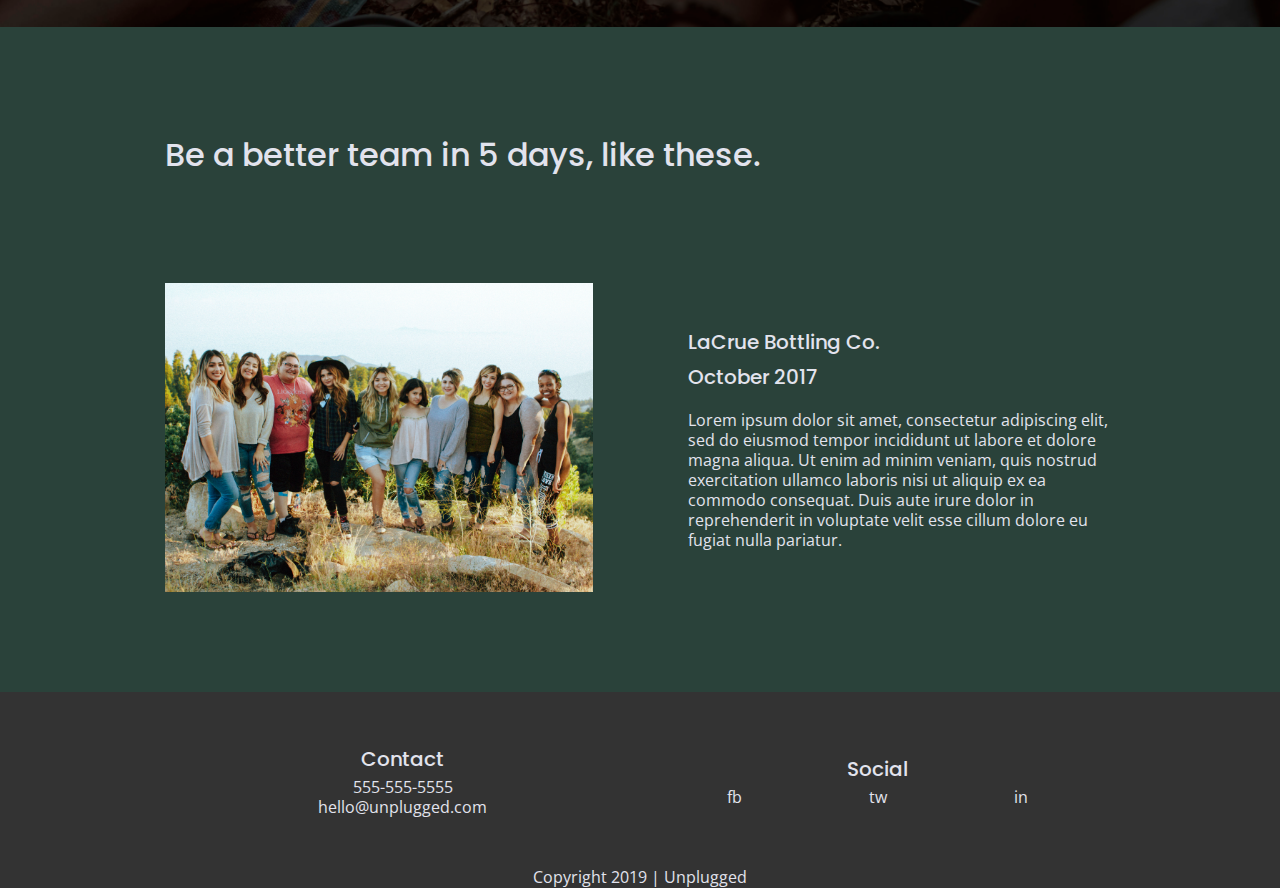
==== commit 26ac52ca: "Added Font Awesome icons" ====
--- a/index.html
+++ b/index.html
@@ -20,6 +20,9 @@
   <link rel="stylesheet" href="css/main.css">
 
   <link href="https://fonts.googleapis.com/css?family=Open+Sans:400,700|Poppins:500,700" rel="stylesheet">
+
+  <!-- FontAwesome CDN version 5.5 -->
+<link rel="stylesheet" href="https://use.fontawesome.com/releases/v5.5.0/css/all.css" integrity="sha384-B4dIYHKNBt8Bc12p+WXckhzcICo0wtJAoU8YZTY5qE0Id1GSseTk6S+L3BlXeVIU" crossorigin="anonymous">
 
   <meta name="theme-color" content="#fafafa">
 </head>
@@ -71,31 +74,43 @@
         <h2>Have the work week you always dreamed of -- without the bad wifi.</h2>
         <div class="features-items">
           <article>
-            <p class="fontawesome-icon">tent</p>
+            <p class="fontawesome-icon">
+              <i class="fas fa-campground"></i>
+            </p>
             <p class="features-item-description">Located in a peaceful bungalow outside of Lake Geneva, Wisconsin.</p>
           </article>
           <article>
-            <p class="fontawesome-icon">bed</p>
+            <p class="fontawesome-icon">
+              <i class="fas fa-bed"></i>
+            </p>
             <p class="features-item-description">12 private rooms with ensuite bathrooms, 2 group meeting rooms, and 4
               breakout rooms.</p>
           </article>
           <article>
-            <p class="fontawesome-icon">fork</p>
+            <p class="fontawesome-icon">
+              <i class="fas fa-utensils"></i>
+            </p>
             <p class="features-item-description">Private chef team providing on demand meals - just like your team
               kitchen.</p>
           </article>
           <article>
-            <p class="fontawesome-icon">steps</p>
+            <p class="fontawesome-icon">
+              <i class="fas fa-shoe-prints"></i>
+            </p>
             <p class="features-item-description">5 outdoor obstacle courses, including private beach 1/2 mile from
               bungalow.</p>
           </article>
           <article>
-            <p class="fontawesome-icon">smile</p>
+            <p class="fontawesome-icon">
+              <i class="fas fa-smile"></i>
+            </p>
             <p class="features-item-description">Retreat facilitator to manage your day to day activities so you all get
               a chance to reset.</p>
           </article>
           <article>
-            <p class="fontawesome-icon">wifi</p>
+            <p class="fontawesome-icon">
+              <i class="fas fa-wifi"></i>
+            </p>
             <p class="features-item-description">Dedicated computer room for times that you must wifi.</p>
           </article>
         </div> <!-- features-items end -->
--- a/css/main.css
+++ b/css/main.css
@@ -208,6 +208,7 @@
     align-items: center;
     margin: 0; /* gets rid of automatic margin set for ul */
     text-transform: uppercase;
+    font-size: 1.125em;
     font-weight: 700;
   }
 
@@ -239,6 +240,7 @@
     display: flex;
     justify-content: center;
     flex-flow: row wrap;
+    min-height: 500px;
     background: url("../img/jake-melara-30679-unsplash.jpg") center no-repeat #333333;
     background-size: cover;
   }
@@ -326,6 +328,11 @@
       padding: 25px;
     }
 
+    .features-section i {
+      font-size: 3.75em;
+      margin-bottom: 40px;
+    }
+
   /* --------------- Base Reviews --------------- */
 
   .reviews-section {
@@ -375,6 +382,23 @@
 .mission-content p {
   padding-top: 20px;
 }
+
+.map-section figure {
+    width: 100%;
+    height: 0; 
+    padding-bottom: 125%; 
+    overflow: hidden;
+    position: relative;
+}
+ 
+.map-section iframe {
+    width: 100%;
+    height: 100%;
+    position: absolute; 
+    top: 0; 
+    left: 0; 
+}
+
 
 .contact-content h4 {
   padding-top: 20px;
@@ -520,6 +544,10 @@
     /* ---- Tablet Homepage ---- */
 
     /* ---------- Tablet Hero ------------*/
+    .hero-area {
+      min-height: 600px;
+    }
+    
     .hero-area h1 {
       font-size: 3em;
       line-height: 1;
@@ -565,11 +593,6 @@
       width: 45%;
     }
 
-    .reviews-section article img {
-      
-      /* TODO check this- padding is not visible yet, but I hope will work once image is in place */
-    }
-
     .reviews-section article h3 {
       padding: 0 0 15px 0; /* resets padding from base style */
     }
@@ -600,6 +623,10 @@
     .contact-content div {
       width: 45%;
     }
+
+    .map-section figure {
+      padding-bottom: 50%;
+  }
 
     .contact-content {
       padding-top: 50px;
@@ -642,6 +669,10 @@
     /* ---- Desktop FAQ Page ---- */
 
     /* ---- Desktop About Page ---- */
+    .map-section figure {
+      padding-bottom: 40%;
+  }
+    
     .contact-content {
       padding-top: 30px;
     }
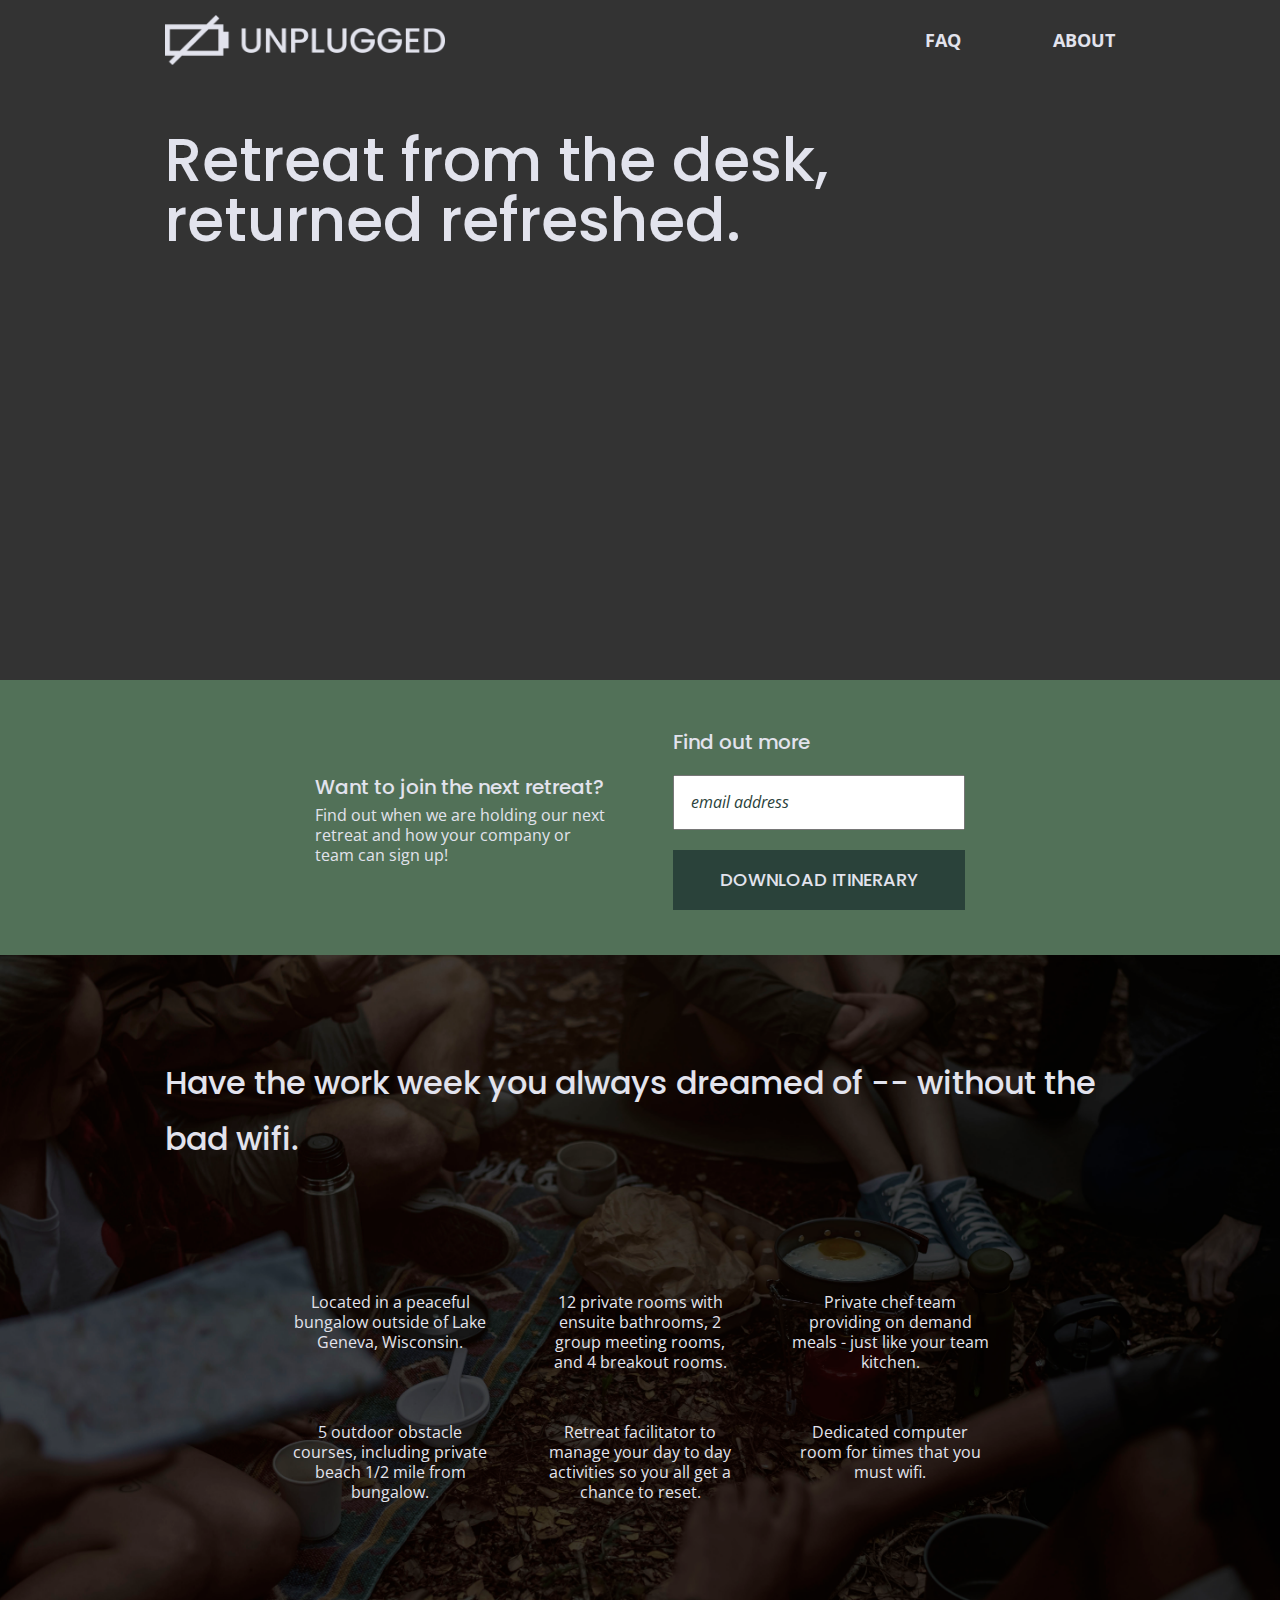
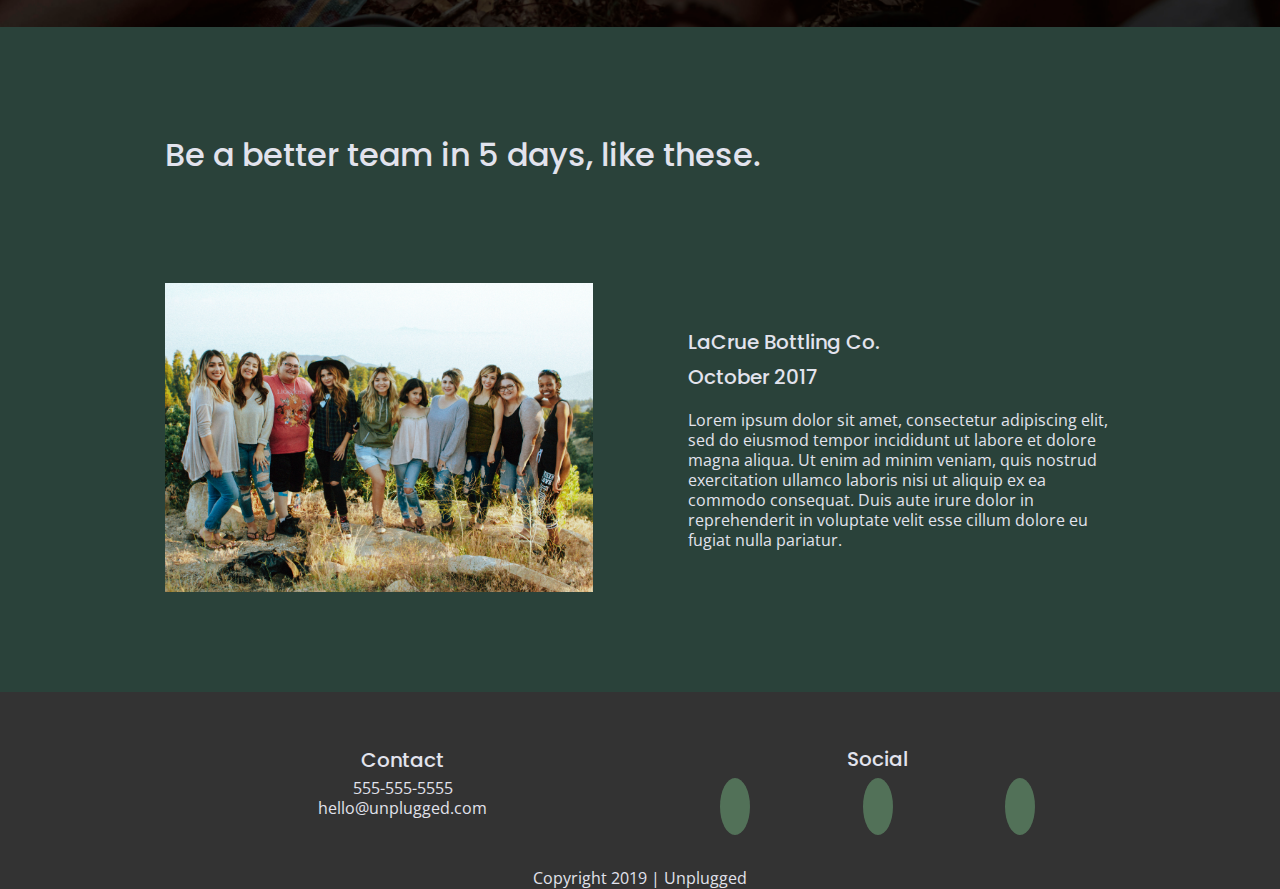
==== commit 41741d7f: "Added social media icons and styling to all pages" ====
--- a/index.html
+++ b/index.html
@@ -22,7 +22,8 @@
   <link href="https://fonts.googleapis.com/css?family=Open+Sans:400,700|Poppins:500,700" rel="stylesheet">
 
   <!-- FontAwesome CDN version 5.5 -->
-<link rel="stylesheet" href="https://use.fontawesome.com/releases/v5.5.0/css/all.css" integrity="sha384-B4dIYHKNBt8Bc12p+WXckhzcICo0wtJAoU8YZTY5qE0Id1GSseTk6S+L3BlXeVIU" crossorigin="anonymous">
+  <link rel="stylesheet" href="https://use.fontawesome.com/releases/v5.5.0/css/all.css"
+    integrity="sha384-B4dIYHKNBt8Bc12p+WXckhzcICo0wtJAoU8YZTY5qE0Id1GSseTk6S+L3BlXeVIU" crossorigin="anonymous">
 
   <meta name="theme-color" content="#fafafa">
 </head>
@@ -152,9 +153,21 @@
         <div class="social">
           <h4>Social</h4>
           <div class="social-icons">
-            <p><a href="https://www.facebook.com" target="_blank">fb</a></p>
-            <p><a href="https://www.twitter.com" target="_blank">tw</a></p>
-            <p><a href="https://www.instagram.com" target="_blank">in</a></p>
+            <p>
+              <a href="https://www.facebook.com" target="_blank">
+                <i class="fab fa-facebook light-green"></i>
+              </a>
+            </p>
+            <p>
+              <a href="https://www.twitter.com" target="_blank">
+                <i class="fab fa-twitter light-green"></i>
+              </a>
+            </p>
+            <p>
+              <a href="https://www.instagram.com" target="_blank">
+                <i class="fab fa-instagram light-green"></i>
+              </a>
+            </p>
           </div>
         </div>
       </div> <!-- footer-content ends -->
--- a/css/main.css
+++ b/css/main.css
@@ -230,6 +230,13 @@
     display: flex;
     justify-content: space-around;
     align-items: center;
+    padding-top: 20px;
+  }
+
+  .social-icons i {
+    font-size: 1.25em;
+    padding: 15px;
+    border-radius: 50%;
   }
 
 /* ---------- Base Homepage Styles ---------- */
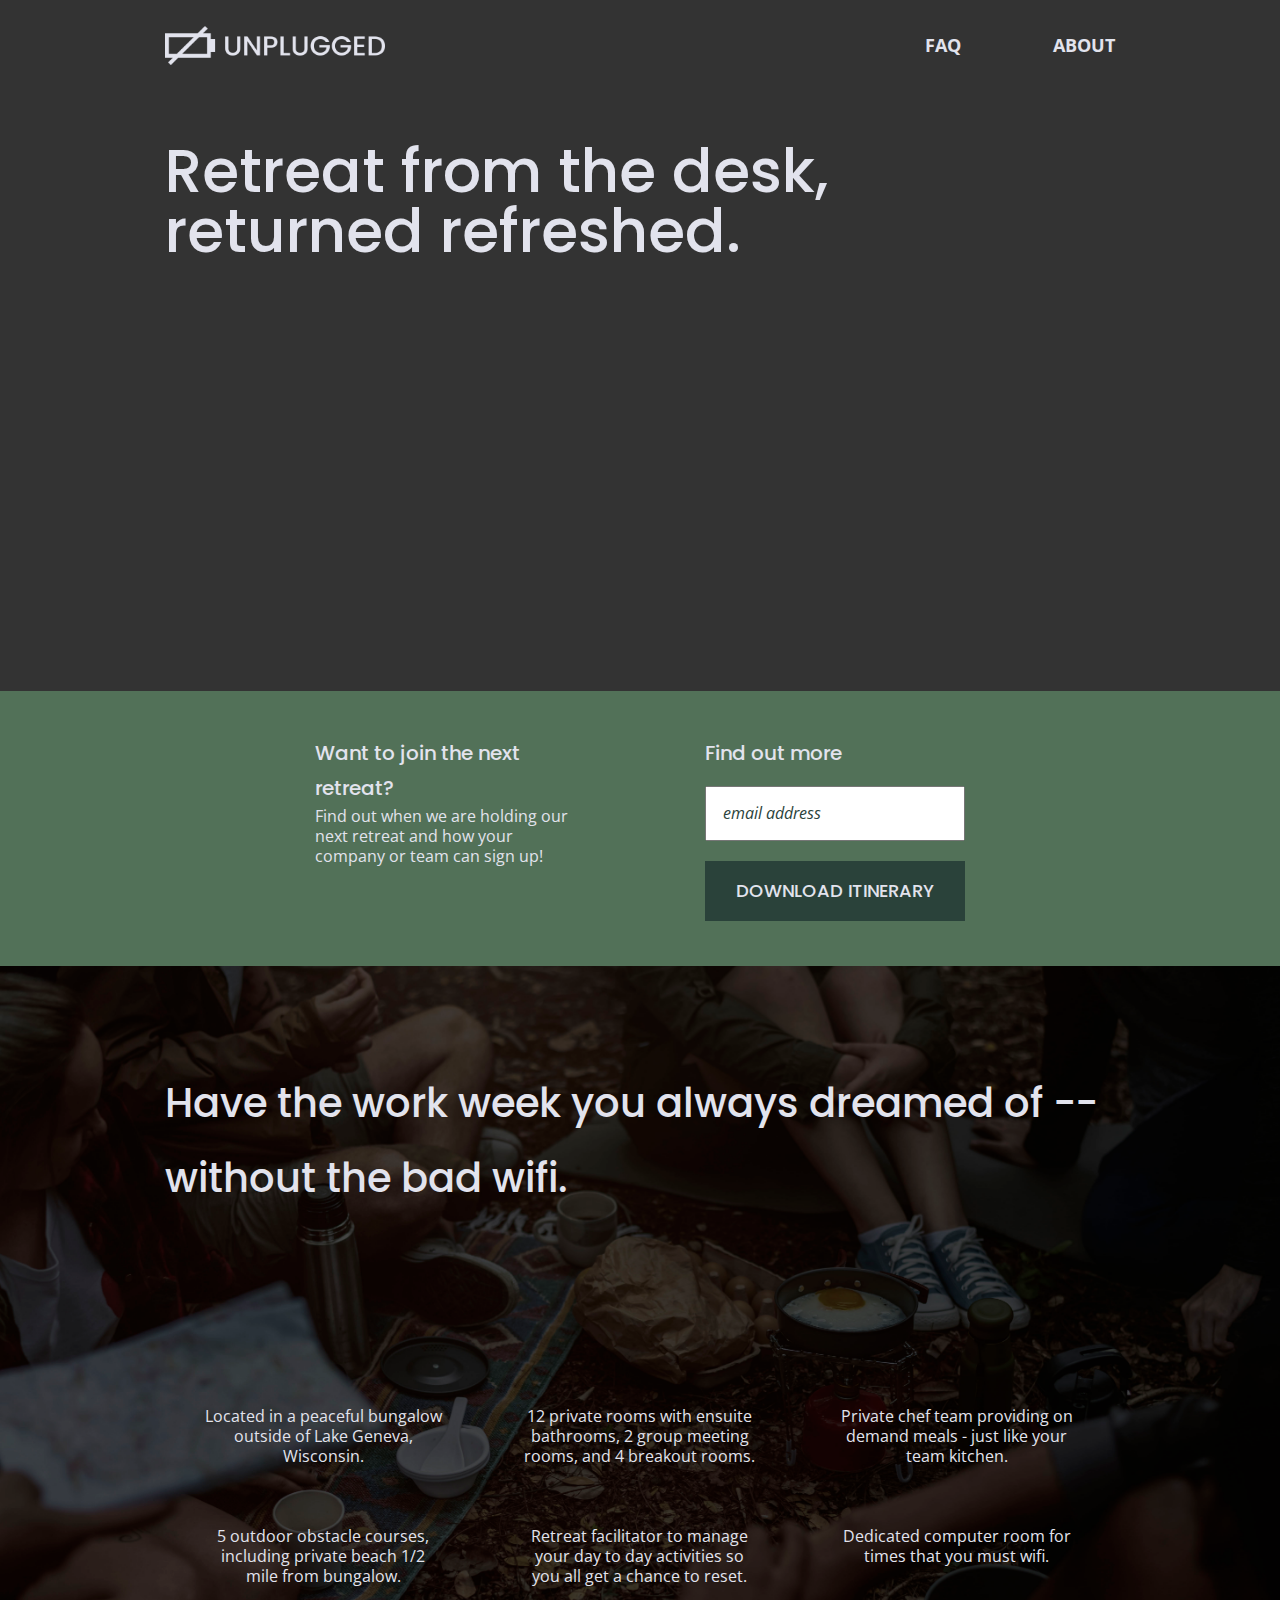
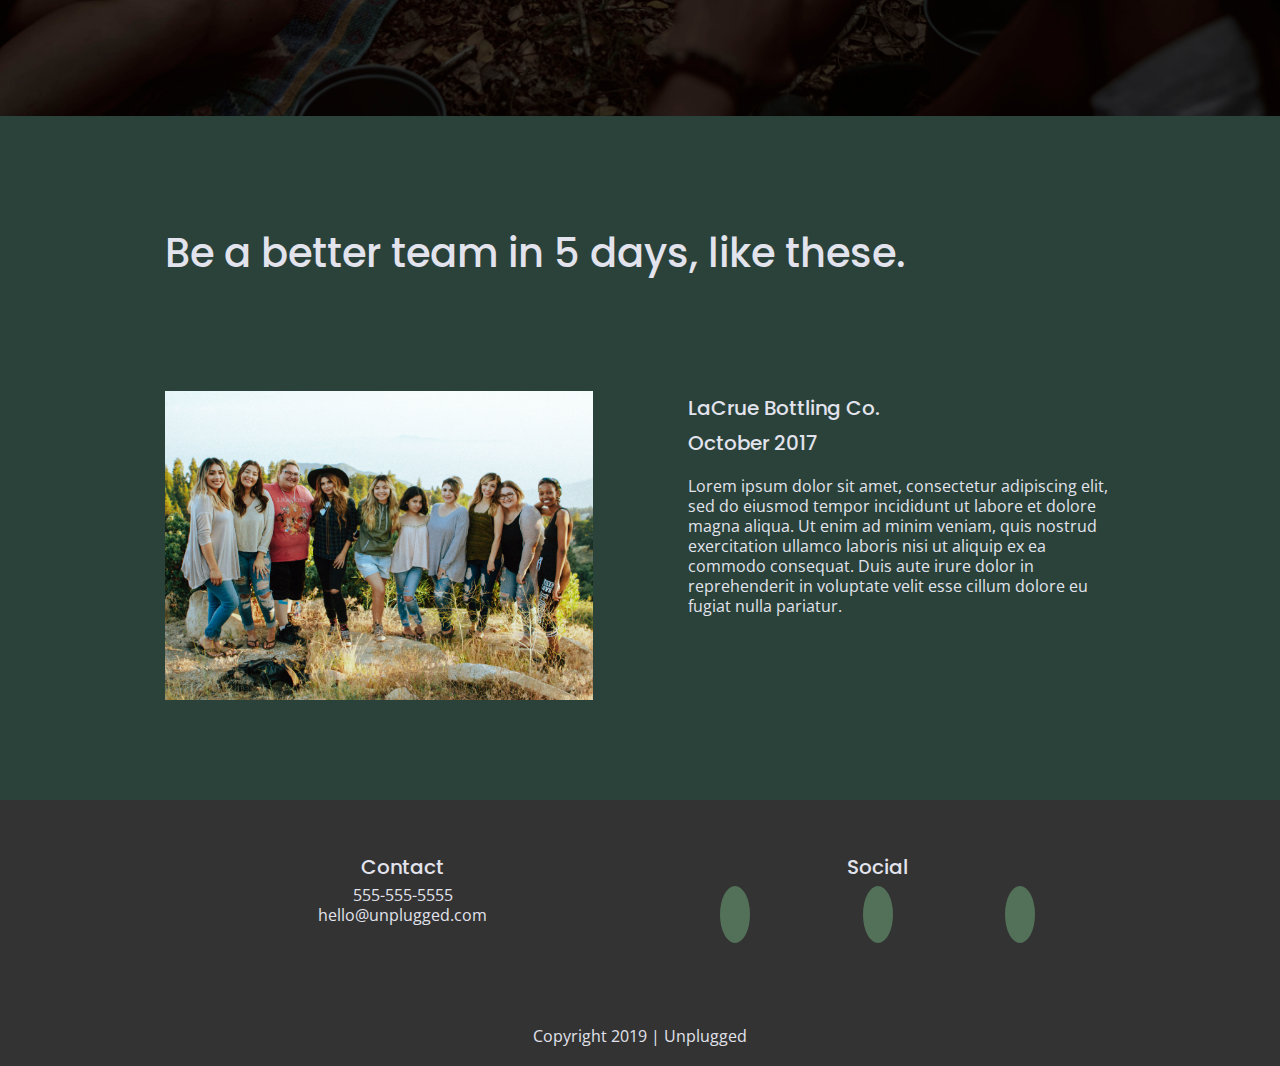
==== commit d6e09a60: "Tweaks in styling for alignment and spacing" ====
--- a/index.html
+++ b/index.html
@@ -32,11 +32,11 @@
 
   <header>
     <div class="content-wrapper">
-      <div class="logo-container">
+      <figure>
         <a href="index.html">
           <img src="img/unpluggedlogo.png" alt="unplugged logo">
         </a>
-      </div>
+      </figure>
       <div class="header-divider"></div>
       <nav>
         <ul>
@@ -55,18 +55,18 @@
       </div>
     </section>
 
-    <aside class="light-green">
+    <aside class="light-green newsletter-section">
       <!-- newsletter section -->
       <div class="content-wrapper">
-        <div class="form-description">
-          <h3>Want to join the next retreat?</h3>
-          <p>Find out when we are holding our next retreat and how your company or team can sign up!</p>
-        </div>
-        <div class="form">
-          <h3>Find out more</h3>
-          <input type="text" name="name" value="email address">
-          <input type="button" value="Download Itinerary">
-        </div>
+          <div class="form-description">
+            <h3>Want to join the next retreat?</h3>
+            <p>Find out when we are holding our next retreat and how your company or team can sign up!</p>
+          </div>
+          <div class="form">
+            <h3>Find out more</h3>
+            <input type="text" name="name" value="email address">
+            <input type="button" value="Download Itinerary">
+          </div>
       </div> <!-- content-wrapper ends -->
     </aside>
 
--- a/css/main.css
+++ b/css/main.css
@@ -113,7 +113,7 @@
 h2 {
   font-family: 'Poppins', sans-serif;
   font-size: 2em;
-  line-height: 1.75em;
+  line-height: 1.875em;
   font-weight: 500;
 }
 
@@ -172,47 +172,54 @@
   flex-flow: row wrap;
 }
 
-header .content-wrapper,
-footer .content-wrapper {
-  width: 60%;
-  padding: 0; /* overrides 50px padding set by base content-wrapper */
-}
-
   /* -------------- Header -------------- */
-  .logo-container,
+  header .content-wrapper {
+    padding: 0; /* overrides 50px padding set by base content-wrapper */
+    display: flex;
+    justify-content: center;
+    align-items: center;
+    flex-flow: row wrap;
+  }
+  
+  header figure,
   nav ul {
     padding: 15px 0; /* sets top and bottom padding to 15px rather than default 50px */
   }
 
-  header .logo-container {
+  header figure {
     display: flex;
     justify-content: center;
     align-items: center;
-  }
-    .logo-container img {
+    flex-flow: row wrap;
+  }
+    header figure img {
       width: 220px;
-    }
-
-  /*  removing this for now until I have tablet and desktop set up, since they don't have divider.
-    how to make this go across the entire page, rather than just matching 60% width?
-  .header-divider {
-    width: 100%;
-    height: 1px;
-    margin: 10px 0 20px 0;
-    background-color: grey;
-  } */
-
-  nav ul {
+    } 
+
+  header nav {
+    width: 60%;
+    font-size: 1.125em;
+    font-weight: 700;
+    text-transform: uppercase;
     display: flex;
     justify-content: space-around;
     align-items: center;
+    flex-flow: row wrap;
     margin: 0; /* gets rid of automatic margin set for ul */
-    text-transform: uppercase;
-    font-size: 1.125em;
-    font-weight: 700;
+  }
+
+  header nav ul {
+    width: 100%;
+    display: flex;
+    justify-content: space-around;
   }
 
   /* -------------- Footer --------------*/
+  footer .content-wrapper {
+    width: 60%;
+    padding: 0; /* overrides 50px padding set by base content-wrapper */
+  }
+  
   .contact,
   .social,
   .copyright {
@@ -220,12 +227,6 @@
     text-align: center;
   }
 
-  /* should I set width here? it messes with centering.
-  .contact,
-  .social {
-    width: 50%; 
-    } */
-
   .social-icons {
     display: flex;
     justify-content: space-around;
@@ -237,6 +238,10 @@
     font-size: 1.25em;
     padding: 15px;
     border-radius: 50%;
+  }
+
+  footer .copyright {
+    margin: 50px 0 20px 0;
   }
 
 /* ---------- Base Homepage Styles ---------- */
@@ -269,22 +274,22 @@
   }
 
   aside .content-wrapper {
-    isplay: flex;
-    justify-content: center;
-    align-items: flex-start;
+    display: flex;
+    justify-content: flex-start;
+    align-items: center;
     flex-flow: row wrap;
-    /* TODO fix alignment, the headers for each section aren't lining up*/
     padding: 0 0 50px 0; /* overrides 50px padding-top set by base content-wrapper */
   }
 
   .form-description,
   .form {
-    padding-top: 25px; 
+    padding-top: 30px; 
   }
 
   .form {
     display: flex;
     flex-flow: column;
+    width: 100%;
   }
 
   .form input {
@@ -323,6 +328,10 @@
     background-size: cover;
   }
 
+  .features-section h2 {
+    margin-bottom: 60px;
+  }
+
   .features-items {
     display: flex;
     justify-content: center;
@@ -331,8 +340,8 @@
   }
     .features-items article {
       text-align: center;
-      width: 200px;
-      padding: 25px;
+      width: 60%;
+      padding: 30px;
     }
 
     .features-section i {
@@ -348,8 +357,6 @@
     align-items: flex-start;
     flex-flow: row wrap;
   }
-
-  /* TODO how can I get text to line up with top of image? */
 
   .reviews-section h2 {
     padding-bottom: 30px;
@@ -539,7 +546,7 @@
     .footer-content {
       display: flex;
       justify-content: space-around;
-      align-items: center;
+      align-items: flex-start;
     }
 
     .contact,
@@ -565,13 +572,13 @@
     aside .content-wrapper {
       display: flex;
       justify-content: space-between;
-      align-items: center;
+      align-items: flex-start;
       padding-top: 45px;
     }
 
     .form-description,
     .form {
-      width: 45%;
+      width: 40%;
       padding-top: 0px;  /* resets padding set for mobile */
     }
     
@@ -579,10 +586,15 @@
 
     .features-items {
       display: flex;
-      justify-content: center;
+      justify-content: space-around;
       align-items: flex-start;
       flex-flow: row wrap;
     }
+
+    .features-items article {
+      width: 30%;
+    }
+    
 
     /* ---------- Tablet Reviews ---------- */
 
@@ -593,7 +605,7 @@
     .reviews-section article {
       display: flex;
       justify-content: space-between;
-      align-items: center;
+      align-items: flex-start;
     }
 
     .reviews-section article div {
@@ -609,7 +621,7 @@
     .faq-content {
       display: flex;
       justify-content: space-between;
-      align-items: center;
+      align-items: flex-start;
       flex-flow: row wrap;
     }
 
@@ -673,9 +685,17 @@
       padding-bottom: 100px;
     }
 
+    .features-items article {
+      width: 25%;
+    }
+
     /* ---- Desktop FAQ Page ---- */
 
     /* ---- Desktop About Page ---- */
+    h2 {
+      font-size: 2.5em;
+    }
+
     .map-section figure {
       padding-bottom: 40%;
   }
